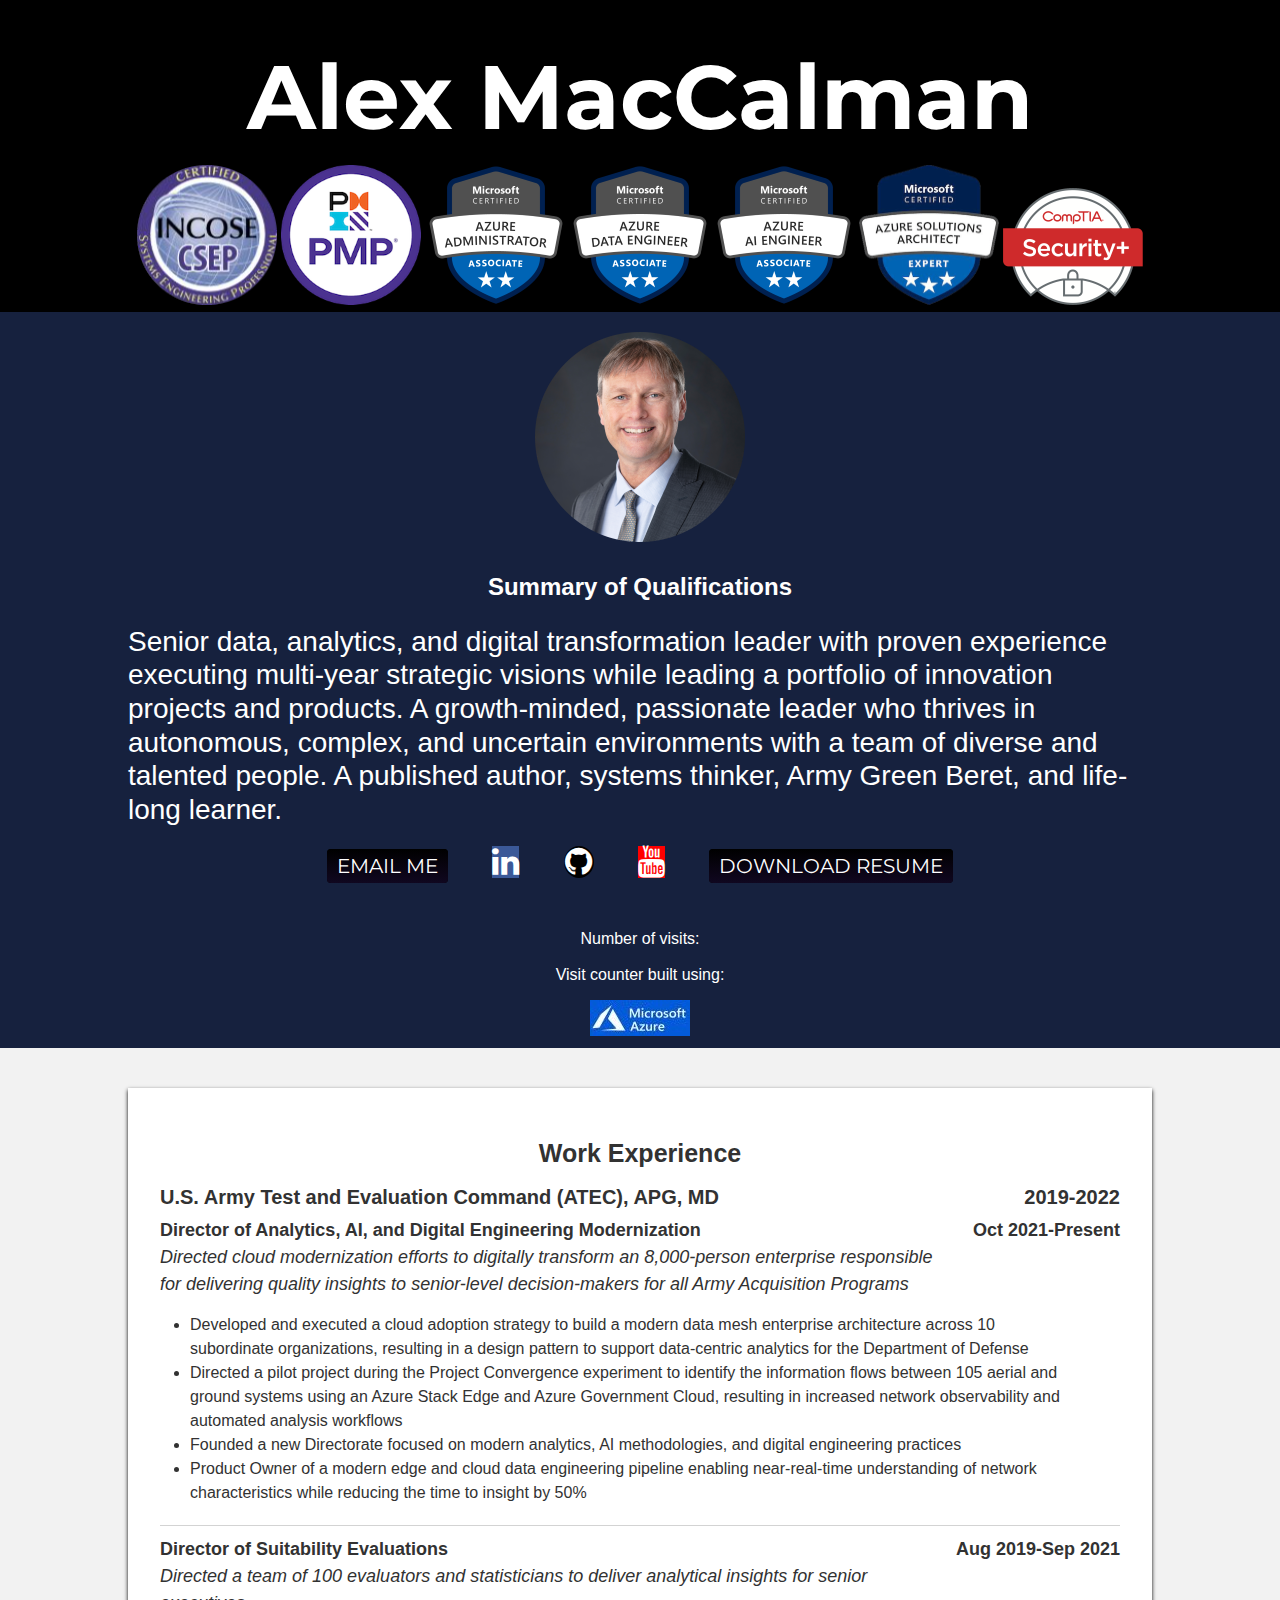
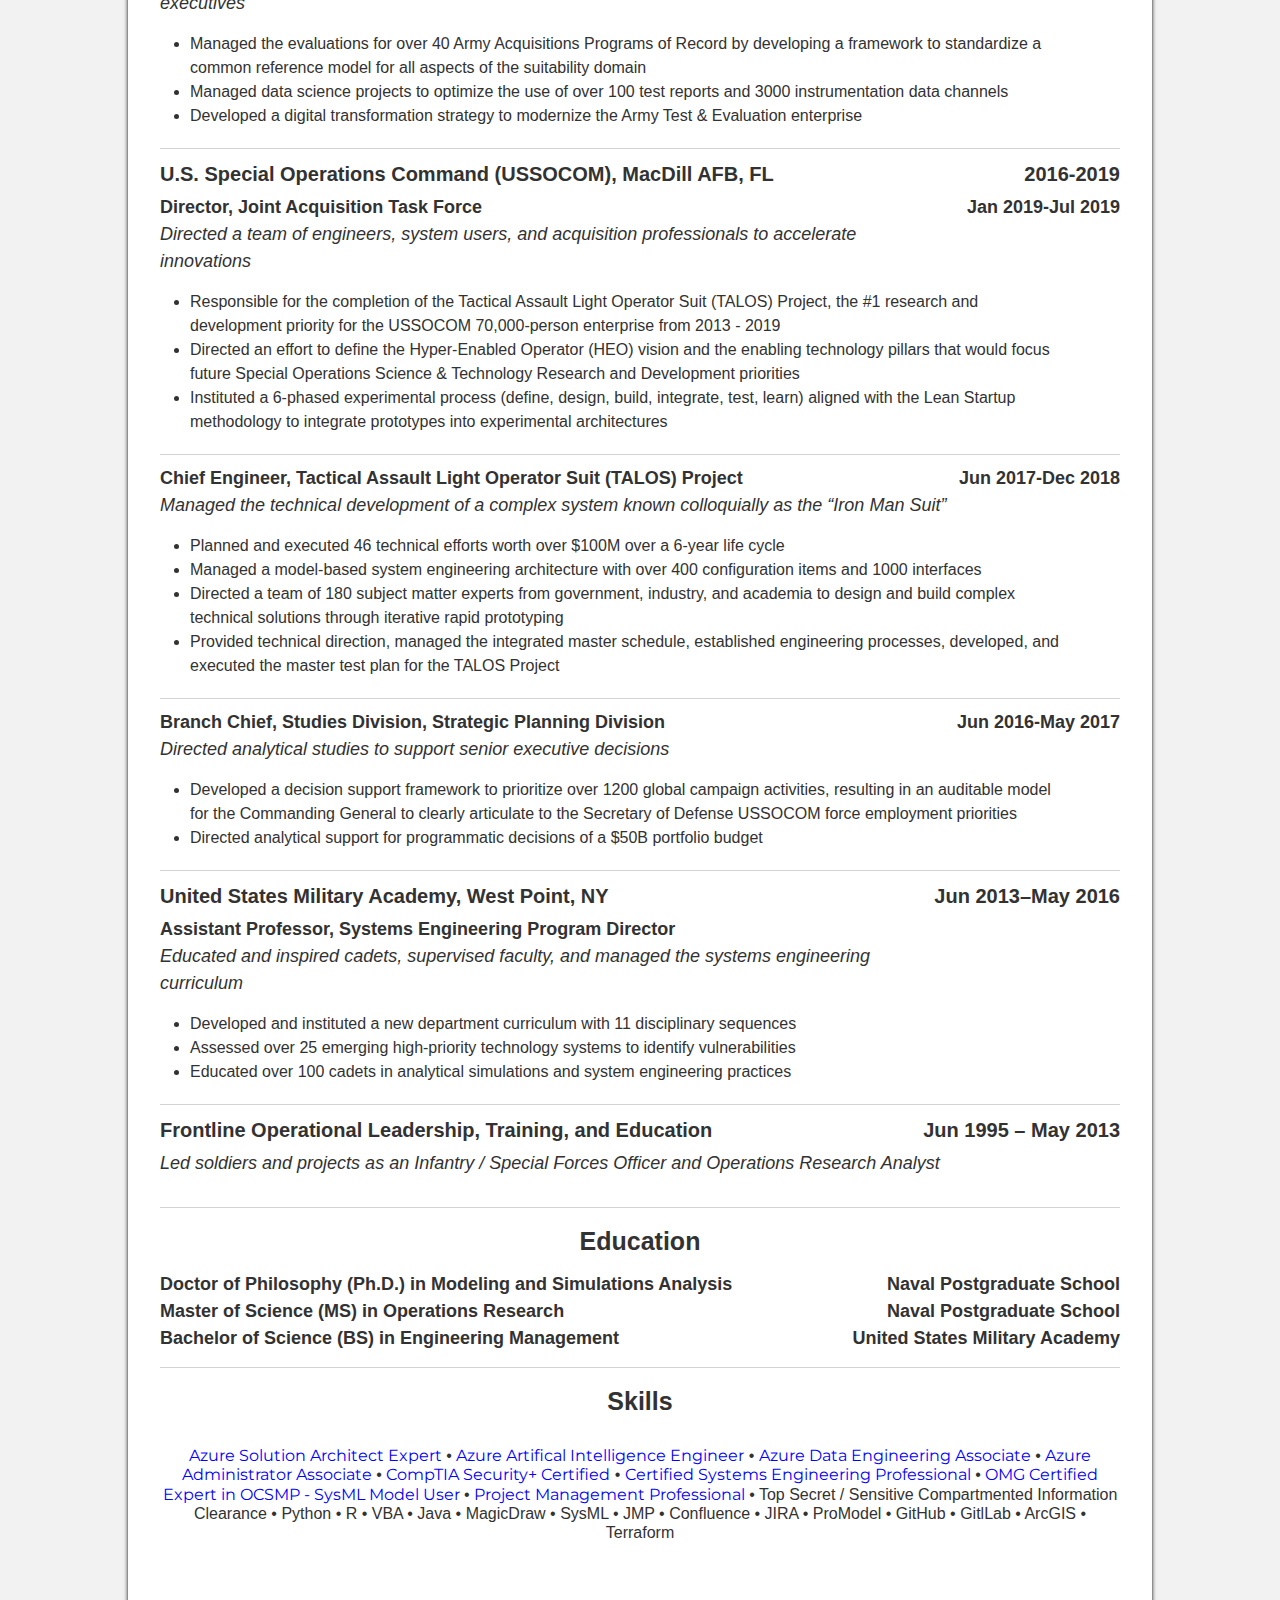
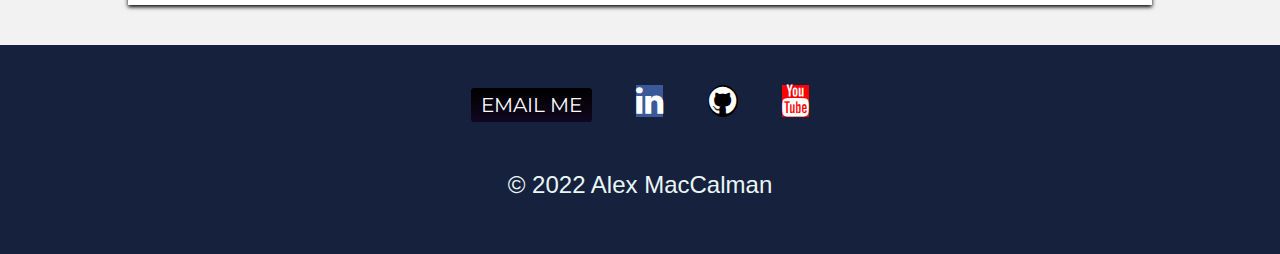
==== front_end/index.html @ da07e815 "added resume download" ====
<!DOCTYPE html>
<html>

<head>
  <meta charset="utf-8">
  <meta name="description" content="Alexander MacCalman resume. Also known as Alex MacCalman">
  <meta name="author" content="Alex MacCalman">
  <title>Alex MacCalman</title>
  <link rel="stylesheet" href="styles.css">
  <link href="https://fonts.googleapis.com/css?family=Merriweather|Montserrat|Sacramento" rel="stylesheet">
  <link rel="icon" href="favicon.ico">
  <link rel="stylesheet" href="https://cdnjs.cloudflare.com/ajax/libs/font-awesome/4.7.0/css/font-awesome.min.css">
</head>

<body>
    

  <div class="top-container">
    <div class="title-text">
      <h1>Alex MacCalman</h1>
    </div>
    <div class="pics">
      <img class="certifications" src="images/csep-logo2.png" alt="CSEP-img">
      <img class="certifications" src="images/PMP-badge.png" alt="pmp-img">
      
      <img class="certifications" src="images/AZ104.png" alt="AZ104-img">
      <img class="certifications" src="images/azureDE.png" alt="DP-203-img">
      <img class="certifications" src="images/aiengineer.png" alt="AI-102-img">
      <img class="certifications" src="images/az305.png" alt="AZ-305-img">
      <img class="certifications" src="images/sec.png" alt="secplus-img">
    </div>
  </div>

  <div class="profile">
    <img src="images/mypic.png" alt="alex-profile-img">
    <h2>Summary of Qualifications</h2>
    <p class="intro">Senior data, analytics, and digital transformation leader with proven experience executing multi-year strategic visions while leading a portfolio of innovation projects and products. A growth-minded, passionate leader who thrives in autonomous, complex, and uncertain environments with a team of diverse and talented people. A published author, systems thinker, Army Green Beret, and life-long learner.</p>
    <a class="btn" href="mailto:alexander.maccalman@outlook.com">EMAIL ME</a>
    <a class="fa fa-linkedin fa-2x" href="https://www.linkedin.com/in/alexmaccalman/" target="_blank"></a>
    <a class="fa fa-github fa-2x" href="https://github.com/alexmaccalman" target="_blank"></a>
    <a class="fa fa-youtube fa-2x" href="https://www.youtube.com/channel/UCm2OdPoaI8f4zLyMey_0LAg/videos" target="_blank"></a>
    <a class="btn" href="https://frontendstorageadm.blob.core.windows.net/resume/maccalman _resume.pdf" target="_blank" download>DOWNLOAD RESUME</a>
  </div>

  <div class="counter">
    <p>Number of visits: <a id="counter"></a> </p>
    <p>Visit counter built using:</p>
    <img src="images/azure.jpg" alt="azure-img">
  </div>

  <div class="container">

    <section>
        <div class="section-title">Work Experience</div>
    
            <div class="job">
                <div class="job-org">
                    <div>U.S. Army Test and Evaluation Command (ATEC), APG, MD</div>
                    <div>2019-2022</div>
                </div>
                <div class="job-title-container">
                    <div>
                        <div class="job-title">Director of Analytics, AI, and Digital Engineering Modernization                       </div>
                        <div class="job-description">Directed cloud modernization efforts to digitally transform an 8,000-person enterprise responsible for delivering quality insights to senior-level decision-makers for all Army Acquisition Programs</div>
                    </div>
                    <div>
                        <strong>Oct 2021-Present</strong>
                    </div>
                </div> <!-- end job-title container-->
                <ul class="bullets">
                    <li>Developed and executed a cloud adoption strategy to build a modern data mesh enterprise architecture across 10 subordinate organizations, resulting in a design pattern to support data-centric analytics for the Department of Defense</li>
                    <li>Directed a pilot project during the Project Convergence experiment to identify the information flows between 105 aerial and ground systems using an Azure Stack Edge and Azure Government Cloud, resulting in increased network observability and automated analysis workflows </li>
                    <li>Founded a new Directorate focused on modern analytics, AI methodologies, and digital engineering practices</li>
                    <li>Product Owner of a modern edge and cloud data engineering pipeline enabling near-real-time understanding of network characteristics while reducing the time to insight by 50%</li>
                </ul>
            </div> <!-- end job -->
    
            <div class="job">
                <div class="job-title-container">
                    <div>
                        <div class="job-title">Director of Suitability Evaluations</div>
                        <div class="job-description">Directed a team of 100 evaluators and statisticians to deliver analytical insights for senior executives</div>
                    </div>
                    <div>
                        <strong>Aug 2019-Sep 2021</strong>
                    </div>
                </div> <!-- end job-title container-->
                <ul class="bullets">
                    <li>Managed the evaluations for over 40 Army Acquisitions Programs of Record by developing a framework to standardize a common reference model for all aspects of the suitability domain  </li>
                    <li>Managed data science projects to optimize the use of over 100 test reports and 3000 instrumentation data channels</li>
                    <li>Developed a digital transformation strategy to modernize the Army Test & Evaluation enterprise</li>
                </ul>
            </div> <!-- end job -->
    
            <div class="job">
                <div class="job-org">
                    <div>U.S. Special Operations Command (USSOCOM), MacDill AFB, FL</div>
                    <div>2016-2019</div>
                </div>
                <div class="job-title-container">
                    <div>
                        <div class="job-title">Director, Joint Acquisition Task Force</div>
                        <div class="job-description">Directed a team of engineers, system users, and acquisition professionals to accelerate innovations</div>
                    </div>
                    <div>
                        <strong>Jan 2019-Jul 2019</strong>
                    </div>
    
                </div> <!-- end job-title container-->
                <ul class="bullets">
                    <li>Responsible for the completion of the Tactical Assault Light Operator Suit (TALOS) Project, the #1 research and development priority for the USSOCOM 70,000-person enterprise from 2013 - 2019</li>
                    <li>Directed an effort to define the Hyper-Enabled Operator (HEO) vision and the enabling technology pillars that would focus future Special Operations Science & Technology Research and Development priorities</li>
                    <li>Instituted a 6-phased experimental process (define, design, build, integrate, test, learn) aligned with the Lean Startup methodology to integrate prototypes into experimental architectures</li>
                </ul>
            </div> <!-- end job -->

            <div class="job">
             
                <div class="job-title-container">
                    <div>
                        <div class="job-title">Chief Engineer, Tactical Assault Light Operator Suit (TALOS) Project</div>
                        <div class="job-description">Managed the technical development of a complex system known colloquially as the “Iron Man Suit”</div>
                    </div>
                    <div>
                        <strong>Jun 2017-Dec 2018</strong>
                    </div>
    
                </div> <!-- end job-title container-->
                <ul class="bullets">
                    <li>Planned and executed 46 technical efforts worth over $100M over a 6-year life cycle </li>
                    <li>Managed a model-based system engineering architecture with over 400 configuration items and 1000 interfaces</li>
                    <li>Directed a team of 180 subject matter experts from government, industry, and academia to design and build complex technical solutions through iterative rapid prototyping</li>
                    <li>Provided technical direction, managed the integrated master schedule, established engineering processes, developed, and executed the master test plan for the TALOS Project</li>
                </ul>
            </div> <!-- end job -->
            <div class="job">
             
                <div class="job-title-container">
                    <div>
                        <div class="job-title">Branch Chief, Studies Division, Strategic Planning Division</div>
                        <div class="job-description">Directed analytical studies to support senior executive decisions</div>
                    </div>
                    <div>
                        <strong>Jun 2016-May 2017</strong>
                    </div>
    
                </div> <!-- end job-title container-->
                <ul class="bullets">
                    <li>Developed a decision support framework to prioritize over 1200 global campaign activities, resulting in an auditable model for the Commanding General to clearly articulate to the Secretary of Defense USSOCOM force employment priorities</li>
                    <li>Directed analytical support for programmatic decisions of a $50B portfolio budget</li>
                </ul>
            </div> <!-- end job -->
            <div class="job">
                <div class="job-org">
                    <div>United States Military Academy, West Point, NY</div>
                    <div>Jun 2013–May 2016</div>
                </div>
                <div class="job-title-container">
                    <div>
                        <div class="job-title">Assistant Professor, Systems Engineering Program Director</div>
                        <div class="job-description">Educated and inspired cadets, supervised faculty, and managed the systems engineering curriculum</div>
                    </div>
                    
    
                </div> <!-- end job-title container-->
                <ul class="bullets">
                    <li>Developed and instituted a new department curriculum with 11 disciplinary sequences</li>
                    <li>Assessed over 25 emerging high-priority technology systems to identify vulnerabilities</li>
                    <li>Educated over 100 cadets in analytical simulations and system engineering practices</li>
                </ul>
            </div> <!-- end job -->

            <div class="job">
                <div class="job-org">
                    <div>Frontline Operational Leadership, Training, and Education</div>
                    <div>Jun 1995 – May 2013</div>
                </div>
                <div class="job-title-container">
                    <div class="job-description">Led soldiers and projects as an Infantry / Special Forces Officer and Operations Research Analyst</div>
                </div> <!-- end job-title container-->



    </section>
    
    <section>
        <div class="section-title">Education</div>
    
        <div>
            <div class="school">
                <div class="school-title-container">
                    <div>
                        <div class="school-degree">Doctor of Philosophy (Ph.D.) in Modeling and Simulations Analysis</div>
                    </div>
                    <div>
                        <strong>Naval Postgraduate School</strong>
                    </div>
    
                </div> <!-- end job-title container-->
    
            </div> <!-- end education -->
    
            <div class="school">
                <div class="school-title-container">
                    <div>
                        <div class="school-degree">Master of Science (MS) in Operations Research</div>
                    </div>
                    <div>
                        <strong>Naval Postgraduate School</strong>
                    </div>
    
                </div> <!-- end job-title container-->
              
            </div> <!-- end education -->
    
            <div class="school">
                <div class="school-title-container">
                    <div>
                        <div class="school-degree">Bachelor of Science (BS) in Engineering Management</div>
                    </div>
                    <div>
                        <strong>United States Military Academy</strong>
                    </div>
    
                </div> <!-- end job-title container-->
    
            </div> <!-- end education -->
        </div>
    </section>
    
    <section>
        <div class="section-title">Skills</div>
            <div class="skills-contianer">
             <p>
                <a href="https://www.credly.com/badges/6a634219-c38c-438e-8e03-def7d8dc732f/linked_in_profile/" target="_blank">Azure Solution Architect Expert</a> 
                • <a href="https://www.credly.com/badges/f13db996-dc46-419c-a6be-f9ec19bbb2a1/linked_in_profile/" target="_blank">Azure Artifical Intelligence Engineer</a>
                • <a href="https://www.credly.com/badges/b5f967b0-1354-4492-bb34-ec29b182e53d?source=linked_in_profile/" target="_blank">Azure Data Engineering Associate</a> 
                • <a href="https://www.credly.com/badges/4c49c337-e7ee-4282-86ed-aa9c1965bdec?source=linked_in_profile/" target="_blank">Azure Administrator Associate</a>
                • <a href="https://www.credly.com/badges/5e5f4049-b8a9-4c58-80b2-3f3b18079473?source=linked_in_profile/" target="_blank">CompTIA Security+ Certified</a> 
                • <a href="https://www.credential.net/0c5a9e4b-c518-48e6-af0c-4743a2fb05c2/" target="_blank">Certified Systems Engineering Professional</a> 
                • <a href="https://www.omg.org/cgi-bin/searchcert.cgi?654408/" target="_blank">OMG Certified Expert in OCSMP - SysML Model User</a>
                • <a href="https://www.pmi.org/certifications/certification-resources/registry/" target="_blank">Project Management Professional </a>
                • Top Secret / Sensitive Compartmented Information Clearance 
                • Python 
                • R 
                • VBA 
                • Java 
                • MagicDraw 
                • SysML
                • JMP 
                • Confluence 
                • JIRA 
                • ProModel 
                • GitHub 
                • GitlLab 
                • ArcGIS 
                • Terraform
             </p>
            </div> <!-- end skills-container-->
    </section>

  </div>
  <div class="bottom-container">
    <a class="btn" href="mailto:alexander.maccalman@outlook.com">EMAIL ME</a>
    <a class="fa fa-linkedin fa-2x" href="https://www.linkedin.com/in/alexmaccalman/" target="_blank"></a>
    <a class="fa fa-github fa-2x" href="https://github.com/alexmaccalman/alexmaccalman" target="_blank"></a>
    <a class="fa fa-youtube fa-2x" href="https://www.youtube.com/channel/UCm2OdPoaI8f4zLyMey_0LAg/videos" target="_blank"></a>
    <p class="copyright">© 2022 Alex MacCalman</p>
  </div>

<!--  
<script>src="main.js"</script>
-->

<script>
    function getVisitCount() {
        const functionAPI = "http://localhost:7071/api/azureresume/1/1"
        const cloudfunctionAPI = "https://counterbackend.azurewebsites.net/api/counter/1/1"
        fetch(cloudfunctionAPI).then(Response => {
            return Response.json()
        }).then(Response =>{
            console.log("Website called function API"); // log for debugging
            count = Response.count; // set count variable with the json response 
            document.getElementById("counter").innerHTML = count //set element in the html document to the count
        }).catch(function(error){ // if there is an error lo to the console
            console.log(error);
        });
    }
    window.addEventListener('DOMContentLoaded', (event) =>{
        getVisitCount(); // when content is loaded go run this event
    })
</script>
</body>
</html>
---- front_end/styles.css ----
body {

  margin: 0;
  text-align: center;
  font-family: 'Source Sans Pro', sans-serif;
  line-height: 1.5;
  background: #F2F2F2;
  color: #323232;
  
 
}
.pics {

  resize: inline;
}


h1 {
  color: white;
  font-size: 5.625rem;
  margin: 10px auto 0 auto;
  font-family: 'Montserrat', sans-serif;
}

h3 {
  
  font-family: 'Montserrat', sans-serif;
}

p {
  line-height: 1.2;
}

hr {
 width: 70%;
}

a{
  color: blue;
  font-family: 'Montserrat', sans-serif;
  text-decoration: none;
}

a:hover {
  color: #09a3f5;
}



.role {
  color: white;
  font-family: 'Montserrat', sans-serif;
  font-size: 2.5rem;
  font-weight: normal;
  padding-bottom: 10px;
}


.top-container {
  background-color: black;
  position: relative;
  padding-top: 20px;
  margin: 0;
  text-align: center;
}

.profile{
  color: white;
  background-color: #16213E;
  padding-top: 20px;
  padding-bottom: 20px;
}
.counter {
  color: white;
  background-color: #16213E;
  padding-top: 5px;
  padding-bottom: 5px;
}

.container {
  max-width: 960px;
  margin: 40px auto;
  padding: 32px;
  background: white;
  box-shadow: 0 2px 4px rgba(0, 0, 0.1);
}

section {
  display: grid;
  grid-template-columns: 1fr 4 fr;
  grid-gap: 10px;
  padding: 15px 0;
  border-bottom: 1px solid lightgrey;
}

section:last-child {
  border-bottom: none;
}

.section-title {
  font-weight: bold;
  font-size: 25px;
}

.job {
  padding-bottom: 0px;
  margin-bottom:  0px;
  border-bottom: 1px solid lightgray;
}

.job:last-child {
  border-bottom: none;
}

.job-org {
  display: flex;
  justify-content: space-between;
  margin-bottom: 5px;
  font-size: 20px;
  text-align: left;
  font-weight: bold
}

.job-title-container {
  display: flex;
  justify-content: space-between;
  margin-bottom: 15px;
  font-size: 18px;
  text-align: left;
}

.job-title {
  width: 600px;
  font-weight: bold;
}

.job-description {
  width: 790px;
  font-style: italic;
}

.school {
  padding-bottom: 0px;
  margin-bottom:  0px;

}
.school-title-container {
  display: flex;
  justify-content: space-between;
  margin-bottom: 0px;
  font-size: 18px;
  text-align: left;
}
.school-degree {
  width: 600px;
  font-weight: bold;
}
.school-org {
  display: flex;
  justify-content: space-between;
  margin-bottom: 10px;
  font-size: 18px;
  text-align: left;
  
}

.skills-container {
  display: grid;
  grid-template-columns: auto auto auto;
  width: 800;
  margin-bottom: 5px;
}


.bottom-container {
  background-color: #16213E;
  padding: 30px 0 10px;
}

.role-statement {
  text-align: left;
  padding-left: 200px;
  margin: 0;
  line-height: 1.5;
  
}

.bullets {
 text-align: left;
 padding-left: 30px;
 padding-right: 50px;
 padding-bottom: 20px;
 margin: 0%;
}

.pro {
  text-decoration: underline;
}

.intro {
  width: 80%;
  margin: auto;
  font-size: 1.75rem;
  padding-bottom: 10px;
  text-align: left;
  
}

.contact-message {
  width: 40%;
  margin: 40px auto 60px;
}

.copyright {
  color: #EAF6F6;
  font-size: 1.5rem;
  padding: 20px 0;
}


.code-img {
  width: 25%;
  float: left;
  margin-right: 30px;
}



.btn {
  background: black;
  background-image: -webkit-linear-gradient(top, black, #100720);
  background-image: -moz-linear-gradient(top, black, #100720);
  background-image: -ms-linear-gradient(top, black, #100720);
  background-image: -o-linear-gradient(top, black, #100720);
  background-image: linear-gradient(to bottom, black, #100720);
  -webkit-border-radius: 4;
  -moz-border-radius: 4;
  border-radius: 4px;
  font-family: 'Montserrat', sans-serif;
  color: #ffffff;
  font-size: 20px;
  padding: 5px 10px 5px 10px;
  text-decoration: none;
  margin: 10px 20px;
}

.btn:hover {
  background: #256D85;
  background-image: -webkit-linear-gradient(top, #256D85, #256D85);
  background-image: -moz-linear-gradient(top, #256D85, #256D85);
  background-image: -ms-linear-gradient(top, #256D85, #256D85);
  background-image: -o-linear-gradient(top, #256D85, #256D85);
  background-image: linear-gradient(to bottom, #256D85, #256D85);
  text-decoration: none;
}

/* Linkedin */
.fa-linkedin {
  background: #3B5998;
  color: white;
  margin: 10px 20px;
}

/* GiHub */
.fa-github {

  background: #000000;
  color: white;
  border-radius: 80%;
  font-size: 100px;
  width: 30px;
  height: auto;
  margin: 10px 20px;
}

/* YouTube */
.fa-youtube {
  background: red;
  color: white;
  margin: 10px 20px;
}
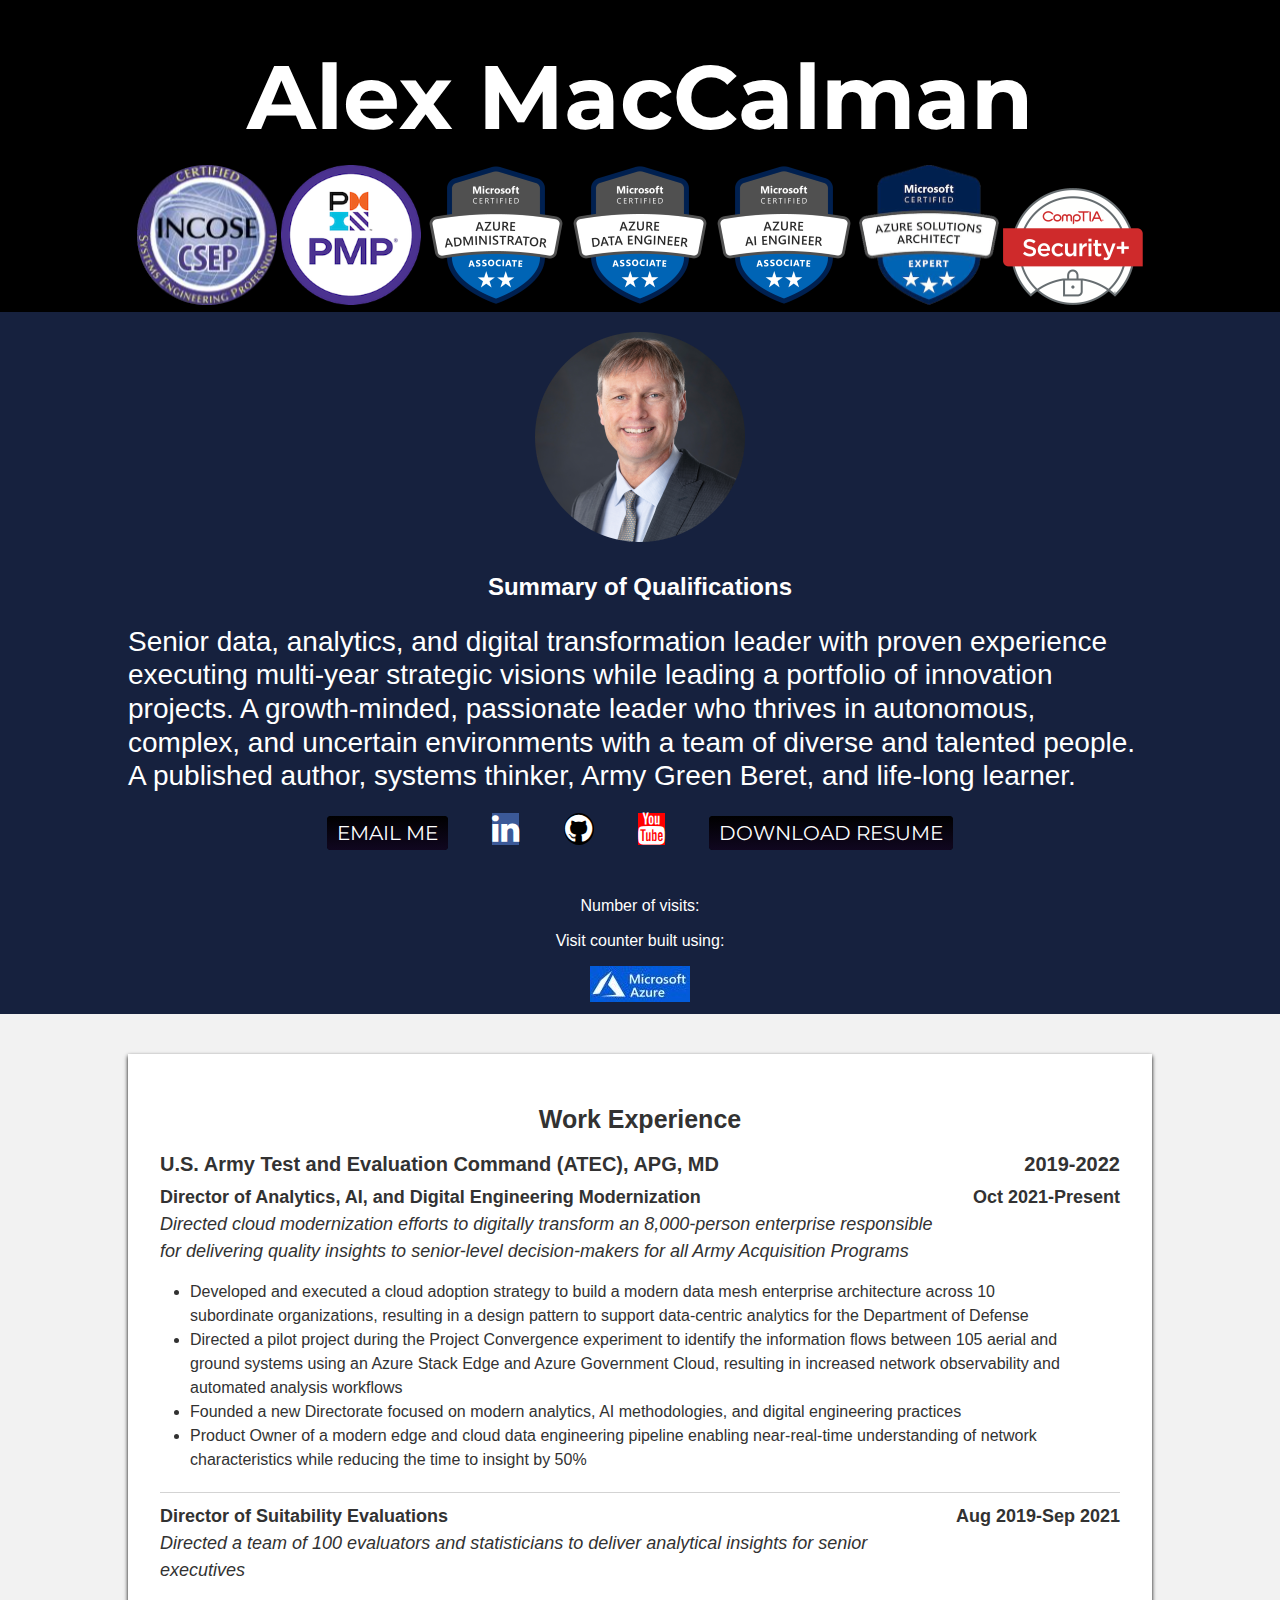
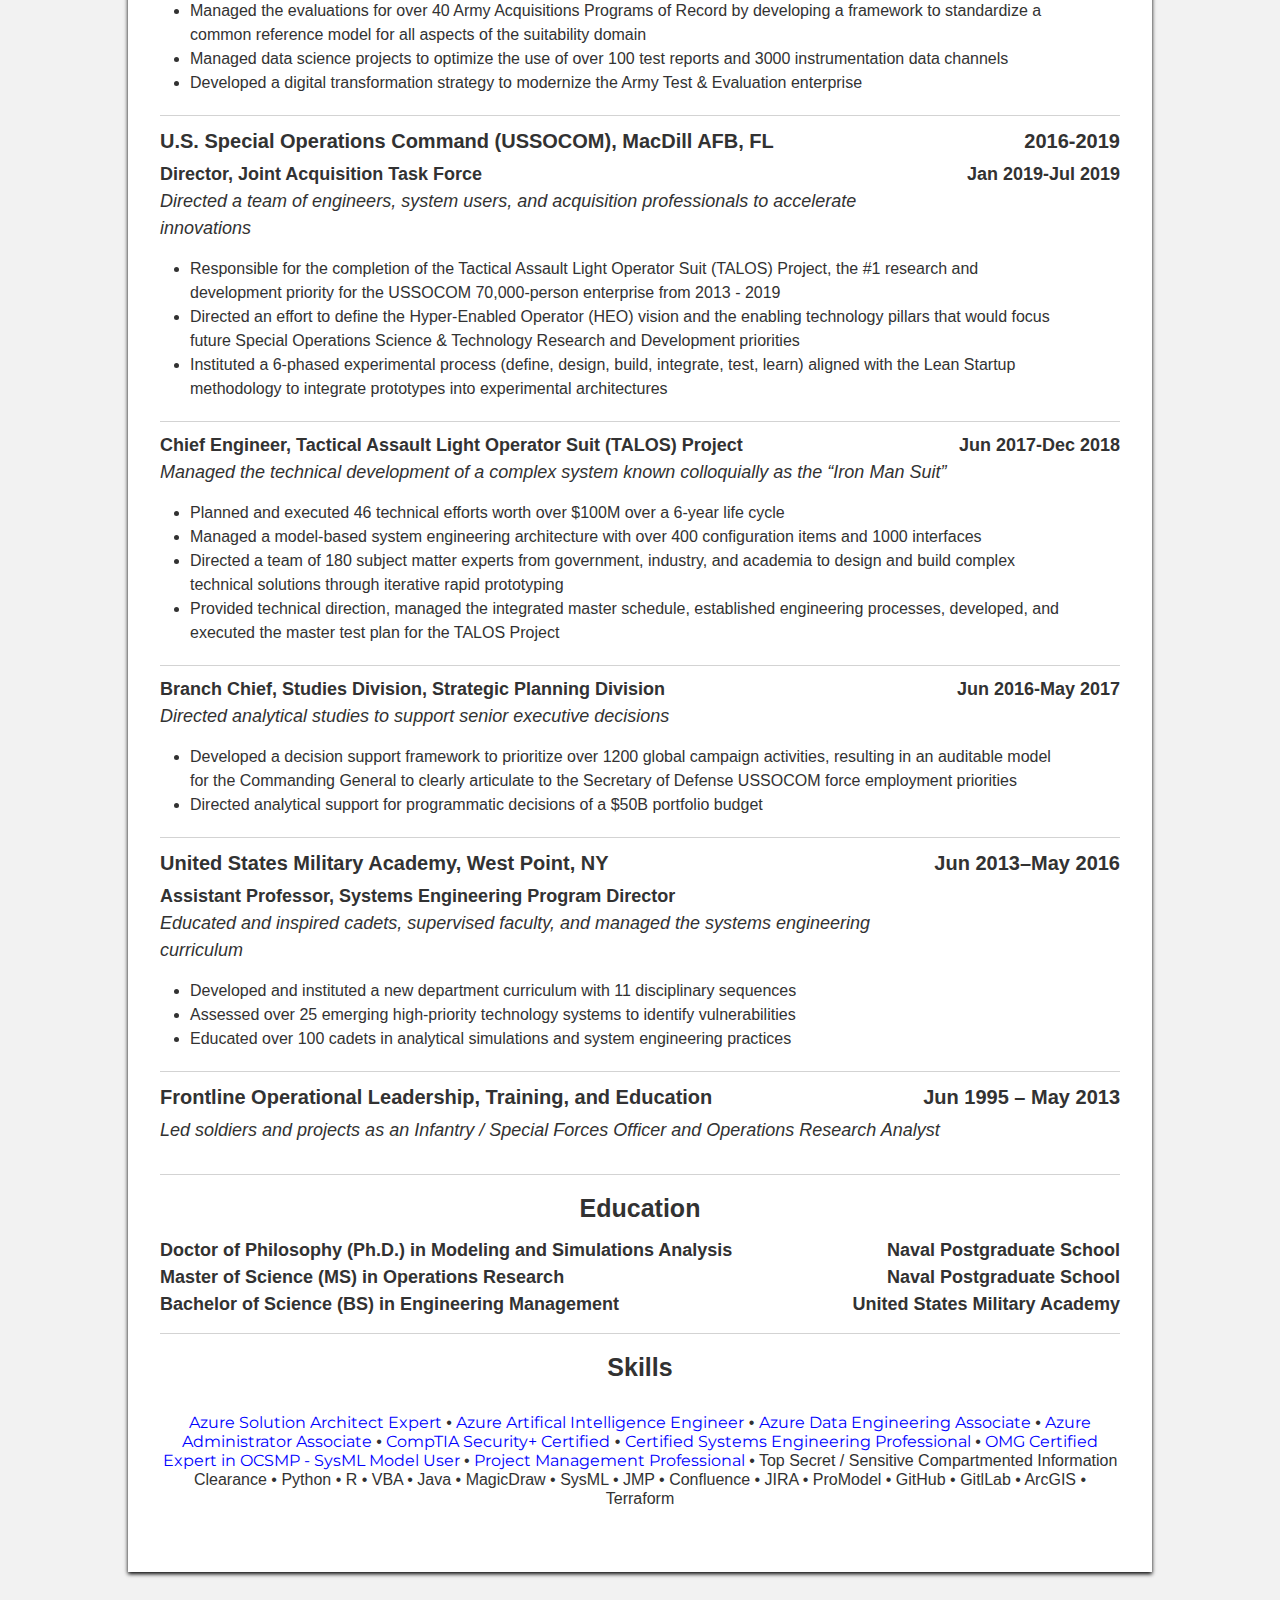
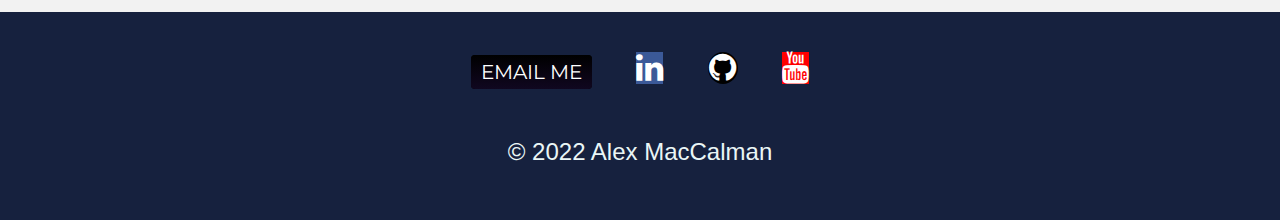
==== commit a87d0831: "deleted product" ====
--- a/front_end/index.html
+++ b/front_end/index.html
@@ -34,7 +34,7 @@
   <div class="profile">
     <img src="images/mypic.png" alt="alex-profile-img">
     <h2>Summary of Qualifications</h2>
-    <p class="intro">Senior data, analytics, and digital transformation leader with proven experience executing multi-year strategic visions while leading a portfolio of innovation projects and products. A growth-minded, passionate leader who thrives in autonomous, complex, and uncertain environments with a team of diverse and talented people. A published author, systems thinker, Army Green Beret, and life-long learner.</p>
+    <p class="intro">Senior data, analytics, and digital transformation leader with proven experience executing multi-year strategic visions while leading a portfolio of innovation projects. A growth-minded, passionate leader who thrives in autonomous, complex, and uncertain environments with a team of diverse and talented people. A published author, systems thinker, Army Green Beret, and life-long learner.</p>
     <a class="btn" href="mailto:alexander.maccalman@outlook.com">EMAIL ME</a>
     <a class="fa fa-linkedin fa-2x" href="https://www.linkedin.com/in/alexmaccalman/" target="_blank"></a>
     <a class="fa fa-github fa-2x" href="https://github.com/alexmaccalman" target="_blank"></a>
@@ -43,7 +43,7 @@
   </div>
 
   <div class="counter">
-    <p>Number of visits: <a id="counter"></a> </p>
+    <p>Number of visits: <a id="counter" style="color: white;"></a> </p>
     <p>Visit counter built using:</p>
     <img src="images/azure.jpg" alt="azure-img">
   </div>
--- a/front_end/styles.css
+++ b/front_end/styles.css
@@ -75,6 +75,9 @@
   background-color: #16213E;
   padding-top: 5px;
   padding-bottom: 5px;
+}
+.counter a {
+  color: white;
 }
 
 .container {
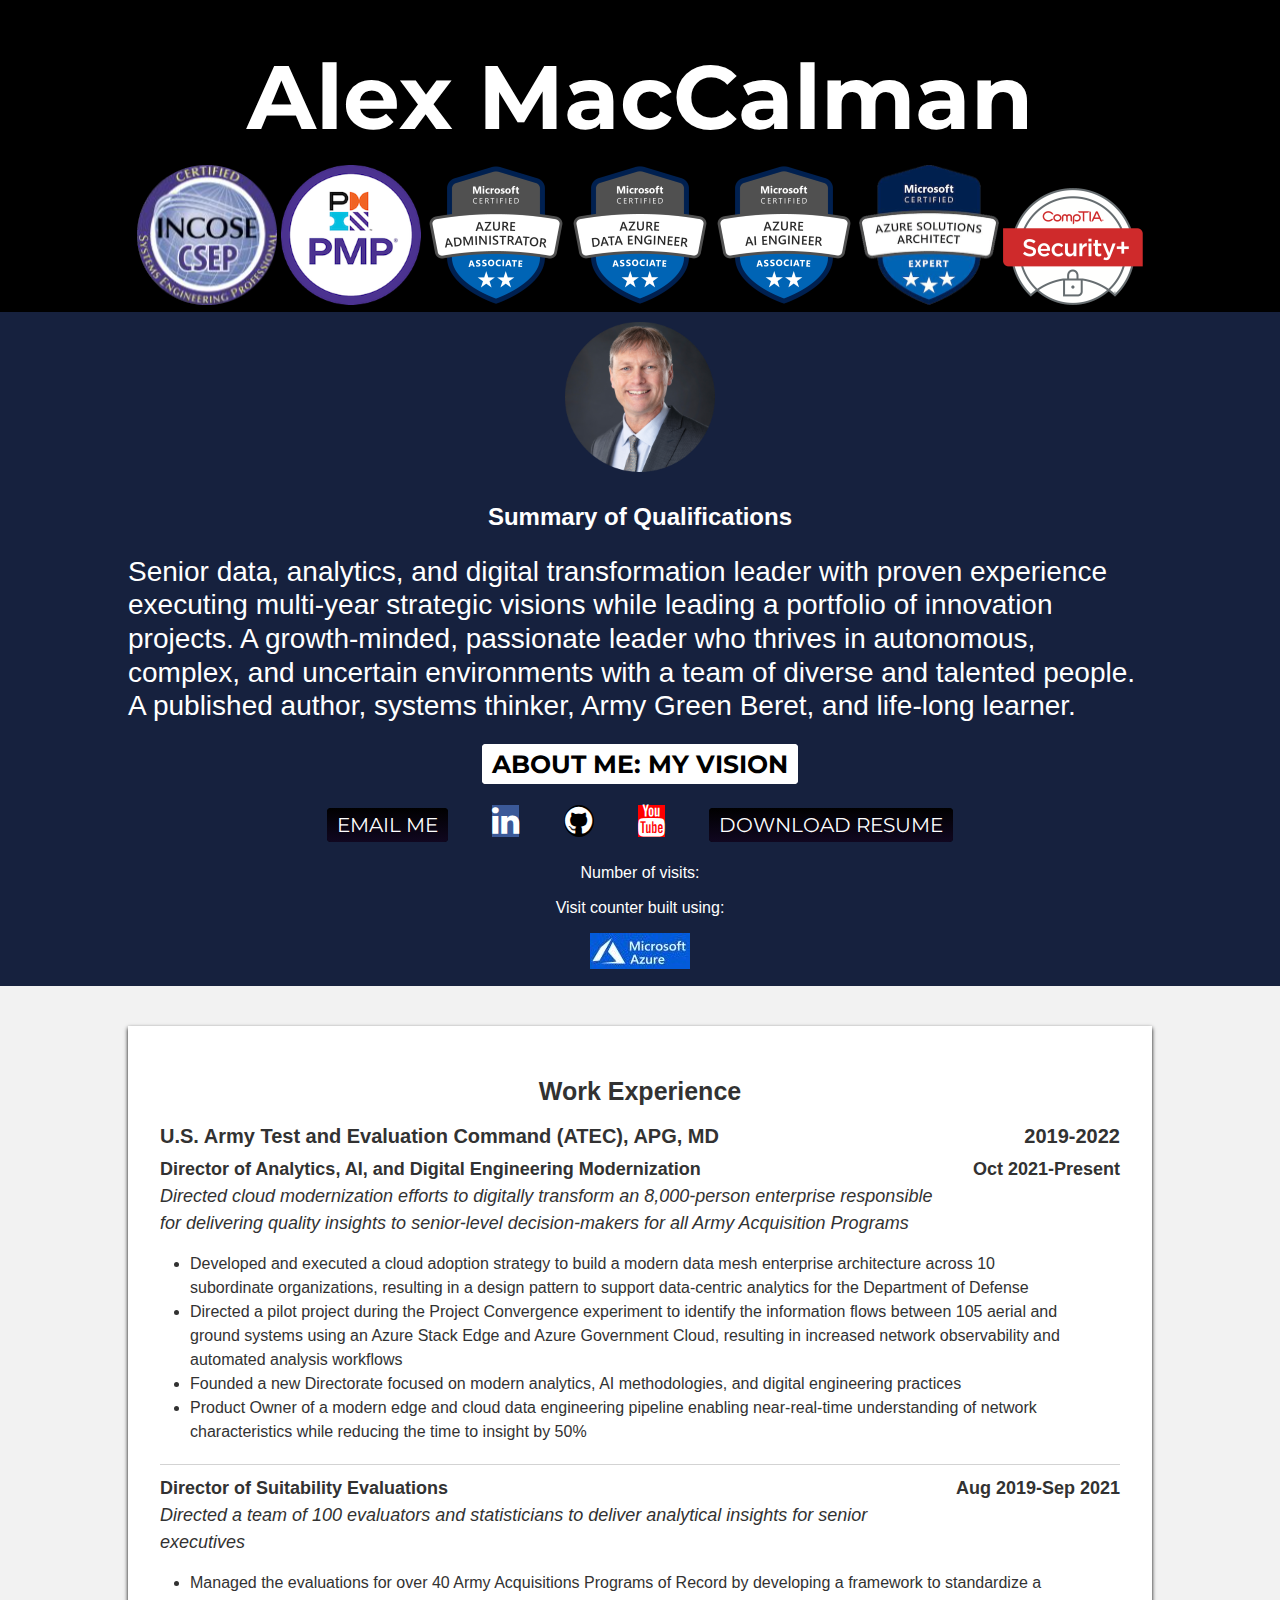
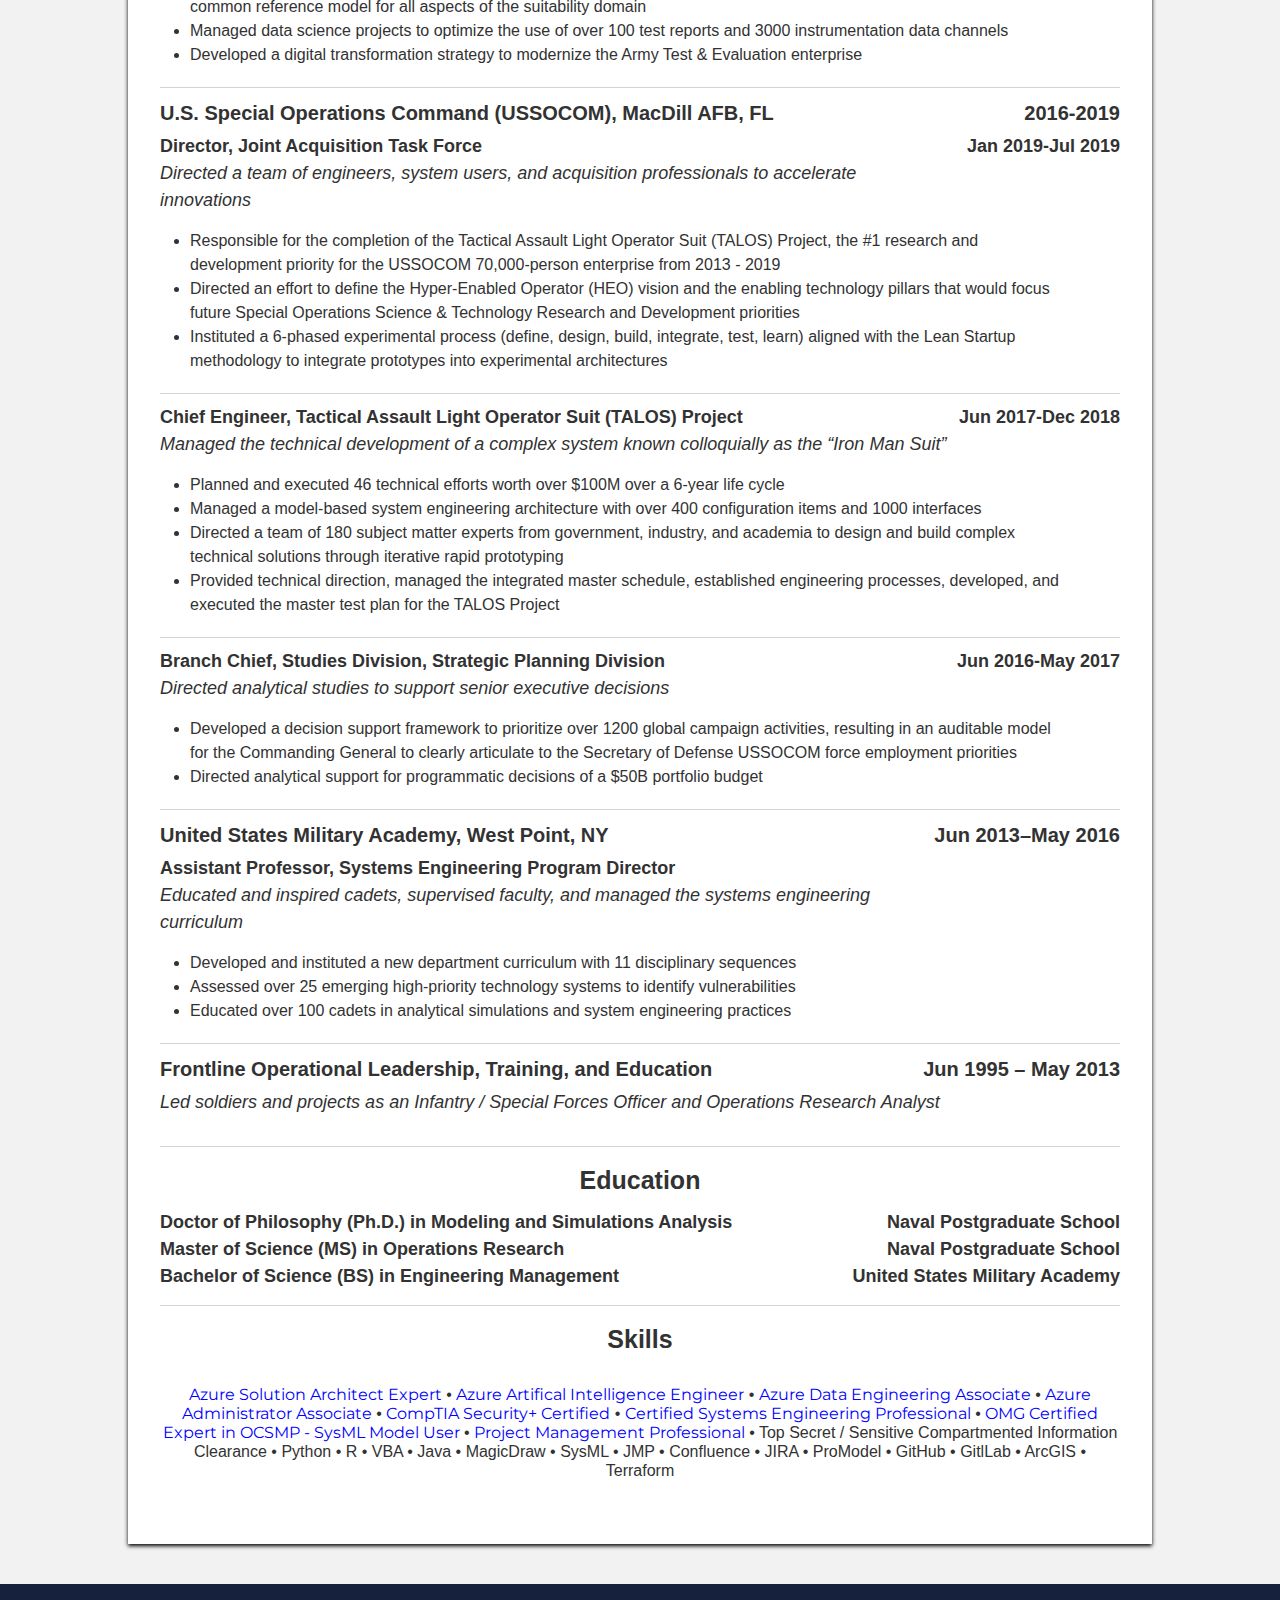
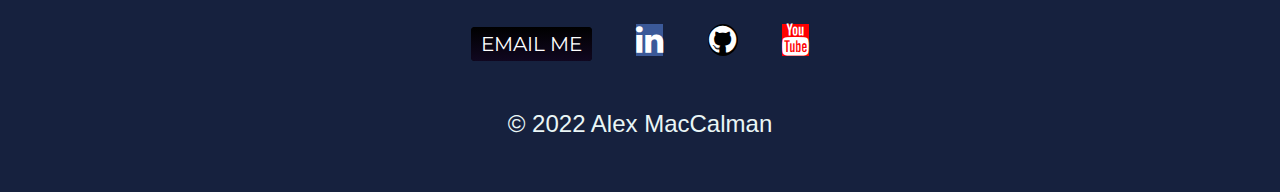
==== commit 329f0f9a: "added website button" ====
--- a/front_end/index.html
+++ b/front_end/index.html
@@ -5,7 +5,7 @@
   <meta charset="utf-8">
   <meta name="description" content="Alexander MacCalman resume. Also known as Alex MacCalman">
   <meta name="author" content="Alex MacCalman">
-  <title>Alex MacCalman</title>
+  <title>Alex MacCalman's Resume</title>
   <link rel="stylesheet" href="styles.css">
   <link href="https://fonts.googleapis.com/css?family=Merriweather|Montserrat|Sacramento" rel="stylesheet">
   <link rel="icon" href="favicon.ico">
@@ -35,18 +35,25 @@
     <img src="images/mypic.png" alt="alex-profile-img">
     <h2>Summary of Qualifications</h2>
     <p class="intro">Senior data, analytics, and digital transformation leader with proven experience executing multi-year strategic visions while leading a portfolio of innovation projects. A growth-minded, passionate leader who thrives in autonomous, complex, and uncertain environments with a team of diverse and talented people. A published author, systems thinker, Army Green Beret, and life-long learner.</p>
+    
+    <p>
+        <a class="btn2" href="https://mywebappadm-asp.azurewebsites.net/" target="_blank" >ABOUT ME: MY VISION</a>
+    </p>
+    
     <a class="btn" href="mailto:alexander.maccalman@outlook.com">EMAIL ME</a>
     <a class="fa fa-linkedin fa-2x" href="https://www.linkedin.com/in/alexmaccalman/" target="_blank"></a>
     <a class="fa fa-github fa-2x" href="https://github.com/alexmaccalman" target="_blank"></a>
     <a class="fa fa-youtube fa-2x" href="https://www.youtube.com/channel/UCm2OdPoaI8f4zLyMey_0LAg/videos" target="_blank"></a>
     <a class="btn" href="https://frontendstorageadm.blob.core.windows.net/resume/maccalman _resume.pdf" target="_blank" download>DOWNLOAD RESUME</a>
-  </div>
-
-  <div class="counter">
+  
     <p>Number of visits: <a id="counter" style="color: white;"></a> </p>
     <p>Visit counter built using:</p>
     <img src="images/azure.jpg" alt="azure-img">
-  </div>
+</div>
+
+  <!-- <div class="counter">
+
+  </div> -->
 
   <div class="container">
 
--- a/front_end/styles.css
+++ b/front_end/styles.css
@@ -67,8 +67,8 @@
 .profile{
   color: white;
   background-color: #16213E;
-  padding-top: 20px;
-  padding-bottom: 20px;
+  padding-top: 10px;
+  padding-bottom: 10px;
 }
 .counter {
   color: white;
@@ -257,6 +257,35 @@
   text-decoration: none;
 }
 
+.btn2 {
+  background: white;
+  background-image: -webkit-linear-gradient(top, white, white);
+  background-image: -moz-linear-gradient(top, white, white);
+  background-image: -ms-linear-gradient(top, white, white);
+  background-image: -o-linear-gradient(top, white, white);
+  background-image: linear-gradient(to bottom, white, white);
+  -webkit-border-radius: 4;
+  -moz-border-radius: 4;
+  border-radius: 4px;
+  font-family: 'Montserrat', sans-serif;
+  color: black;
+  font-size: 25px;
+  font-weight: bold;
+  padding: 5px 10px 5px 10px;
+  text-decoration: none;
+  margin: 10px 20px;
+}
+
+.btn2:hover {
+  background: #256D85;
+  background-image: -webkit-linear-gradient(top, #256D85, #256D85);
+  background-image: -moz-linear-gradient(top, #256D85, #256D85);
+  background-image: -ms-linear-gradient(top, #256D85, #256D85);
+  background-image: -o-linear-gradient(top, #256D85, #256D85);
+  background-image: linear-gradient(to bottom, #256D85, #256D85);
+  text-decoration: none;
+}
+
 /* Linkedin */
 .fa-linkedin {
   background: #3B5998;
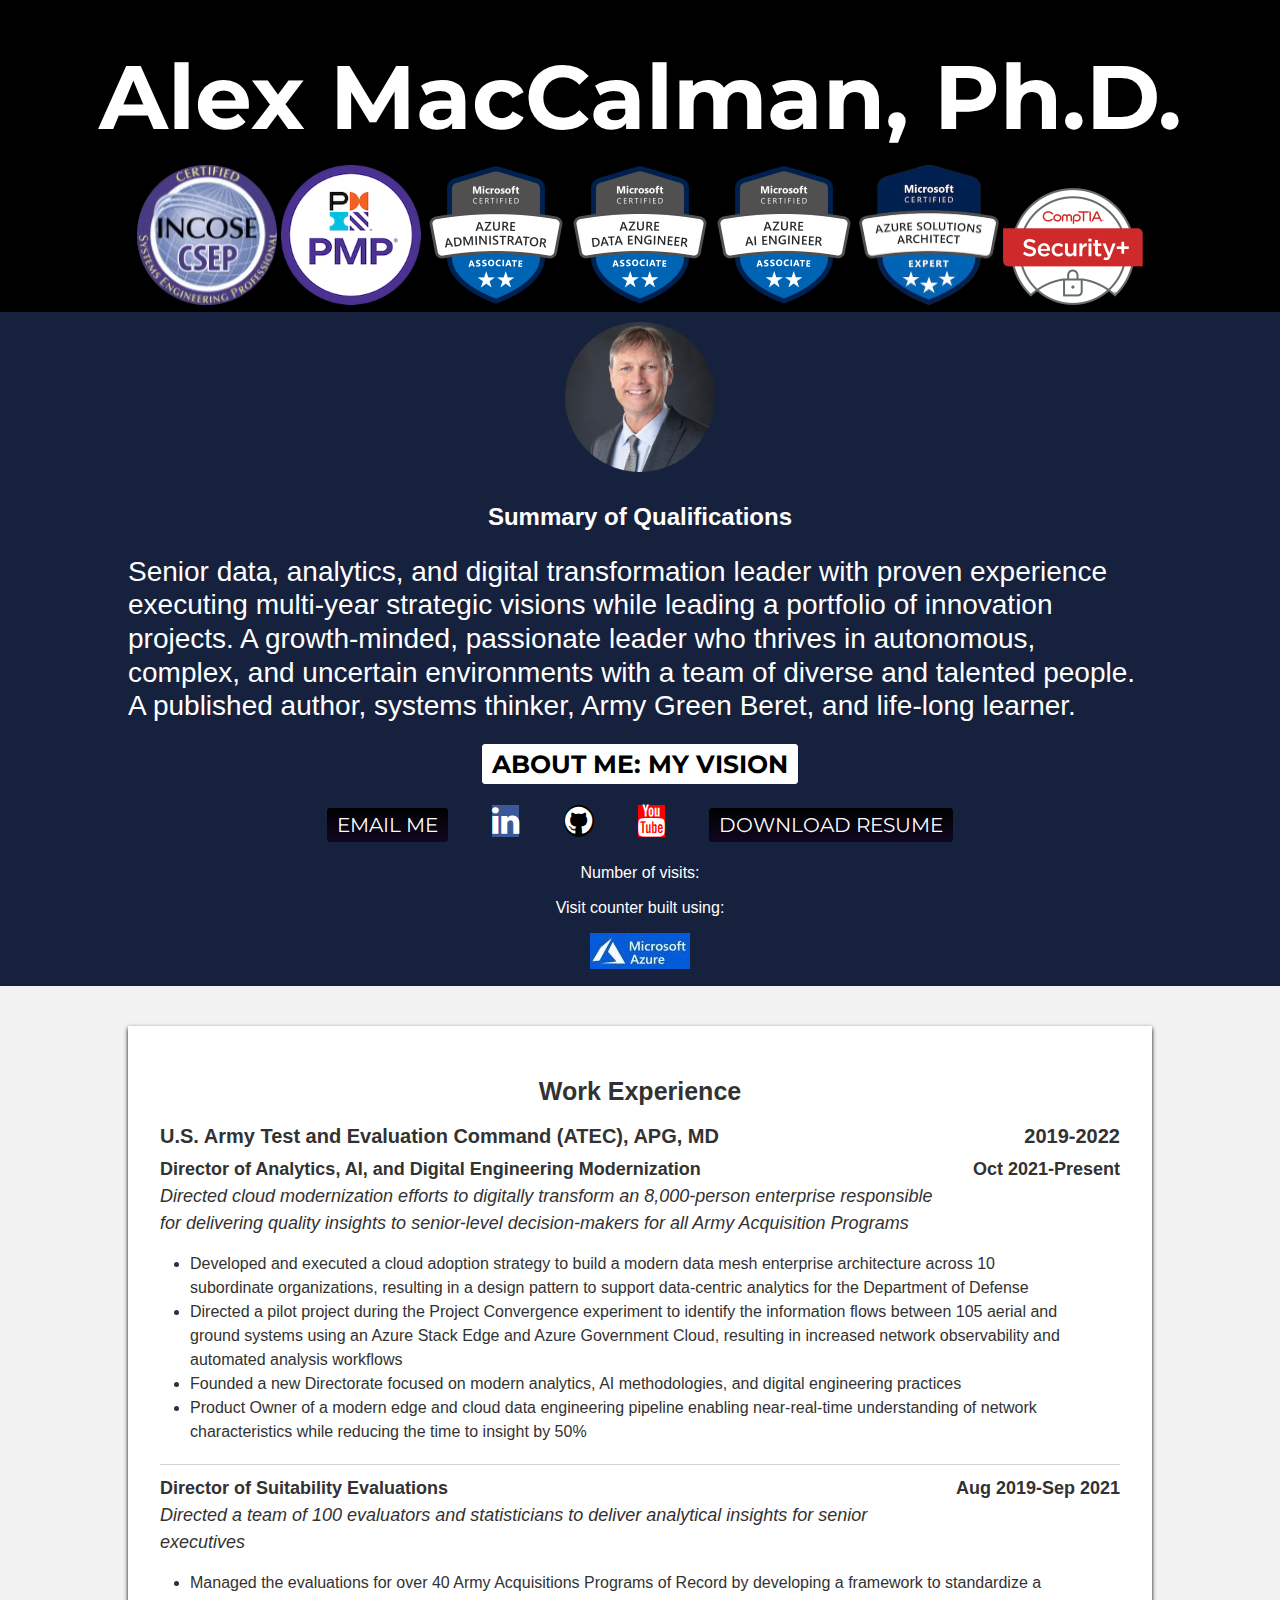
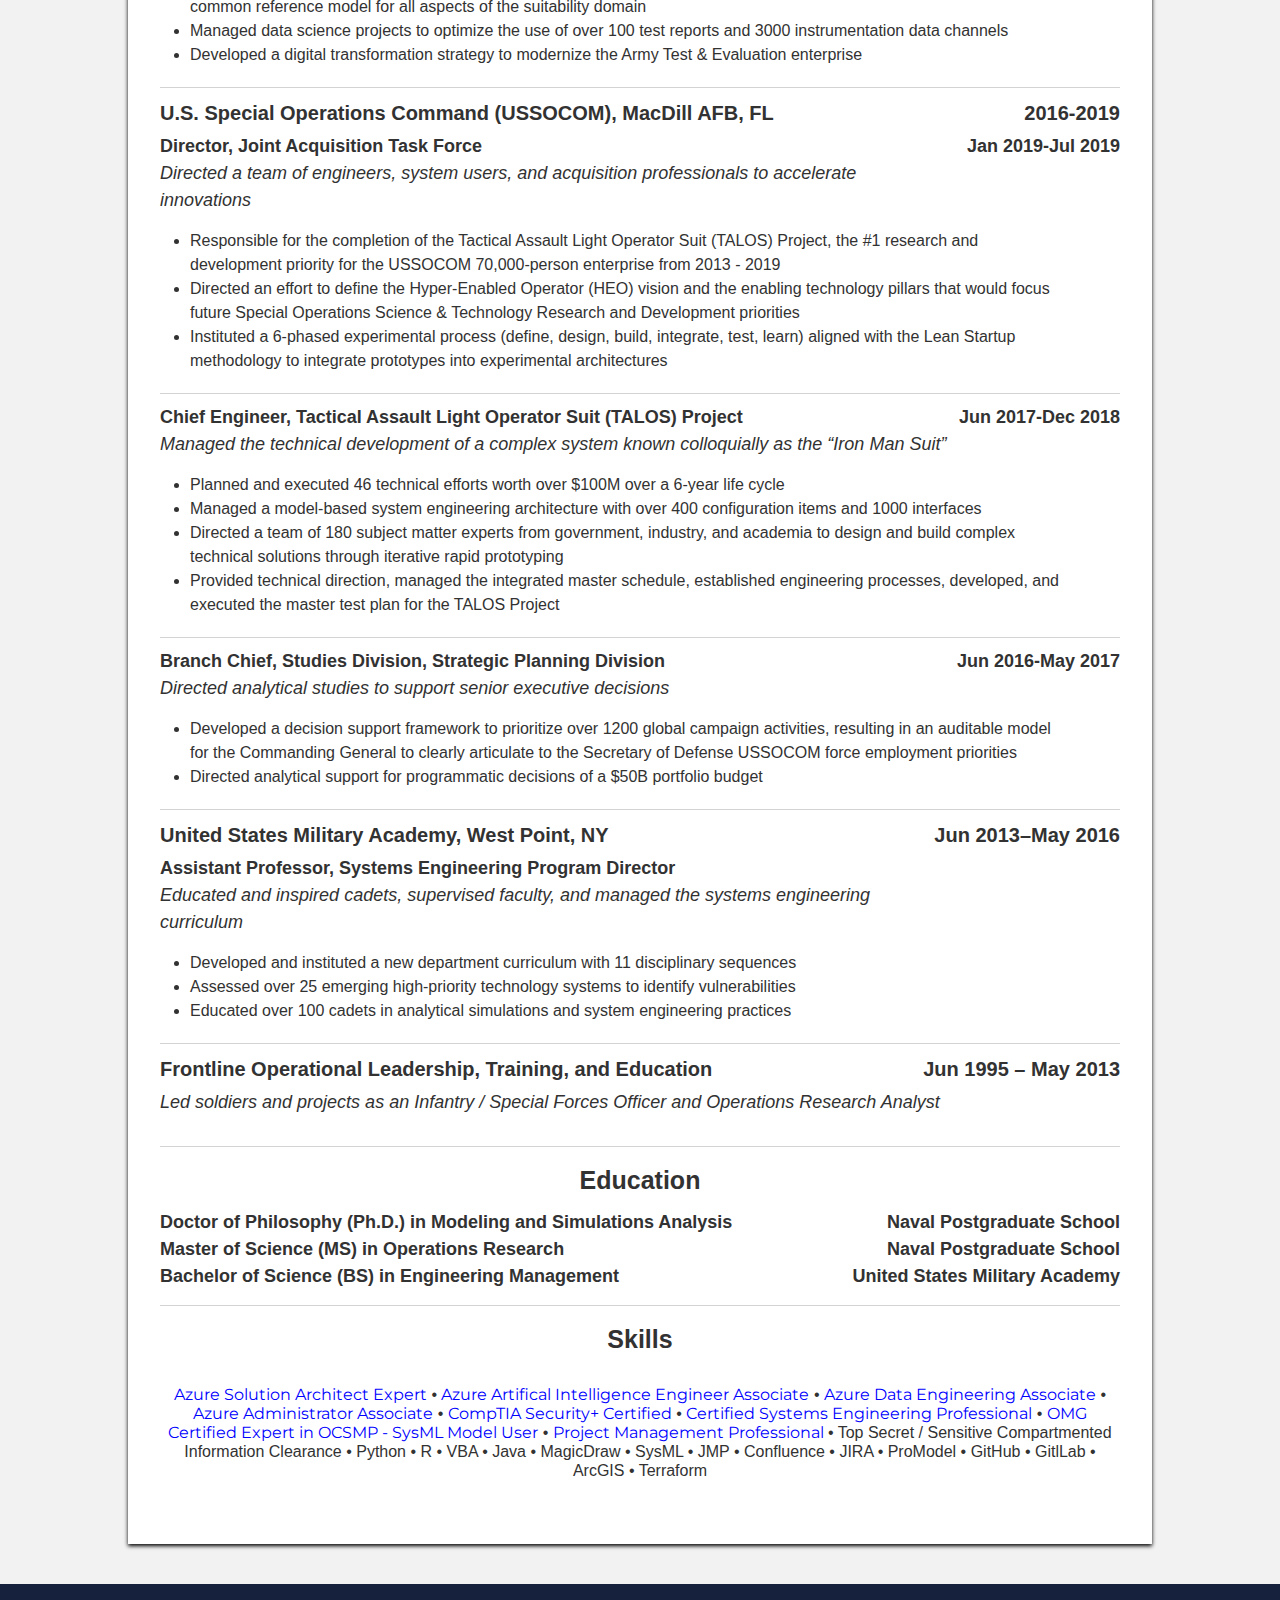
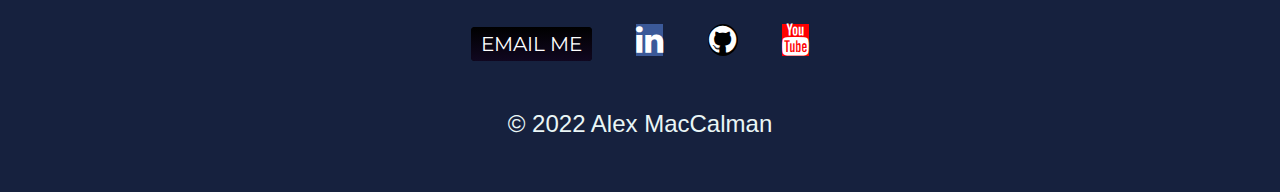
==== commit 35c88180: "added Ph.D." ====
--- a/front_end/index.html
+++ b/front_end/index.html
@@ -17,7 +17,7 @@
 
   <div class="top-container">
     <div class="title-text">
-      <h1>Alex MacCalman</h1>
+      <h1>Alex MacCalman, Ph.D.</h1>
     </div>
     <div class="pics">
       <img class="certifications" src="images/csep-logo2.png" alt="CSEP-img">
@@ -240,7 +240,7 @@
             <div class="skills-contianer">
              <p>
                 <a href="https://www.credly.com/badges/6a634219-c38c-438e-8e03-def7d8dc732f/linked_in_profile/" target="_blank">Azure Solution Architect Expert</a> 
-                • <a href="https://www.credly.com/badges/f13db996-dc46-419c-a6be-f9ec19bbb2a1/linked_in_profile/" target="_blank">Azure Artifical Intelligence Engineer</a>
+                • <a href="https://www.credly.com/badges/f13db996-dc46-419c-a6be-f9ec19bbb2a1/linked_in_profile/" target="_blank">Azure Artifical Intelligence Engineer Associate</a>
                 • <a href="https://www.credly.com/badges/b5f967b0-1354-4492-bb34-ec29b182e53d?source=linked_in_profile/" target="_blank">Azure Data Engineering Associate</a> 
                 • <a href="https://www.credly.com/badges/4c49c337-e7ee-4282-86ed-aa9c1965bdec?source=linked_in_profile/" target="_blank">Azure Administrator Associate</a>
                 • <a href="https://www.credly.com/badges/5e5f4049-b8a9-4c58-80b2-3f3b18079473?source=linked_in_profile/" target="_blank">CompTIA Security+ Certified</a> 
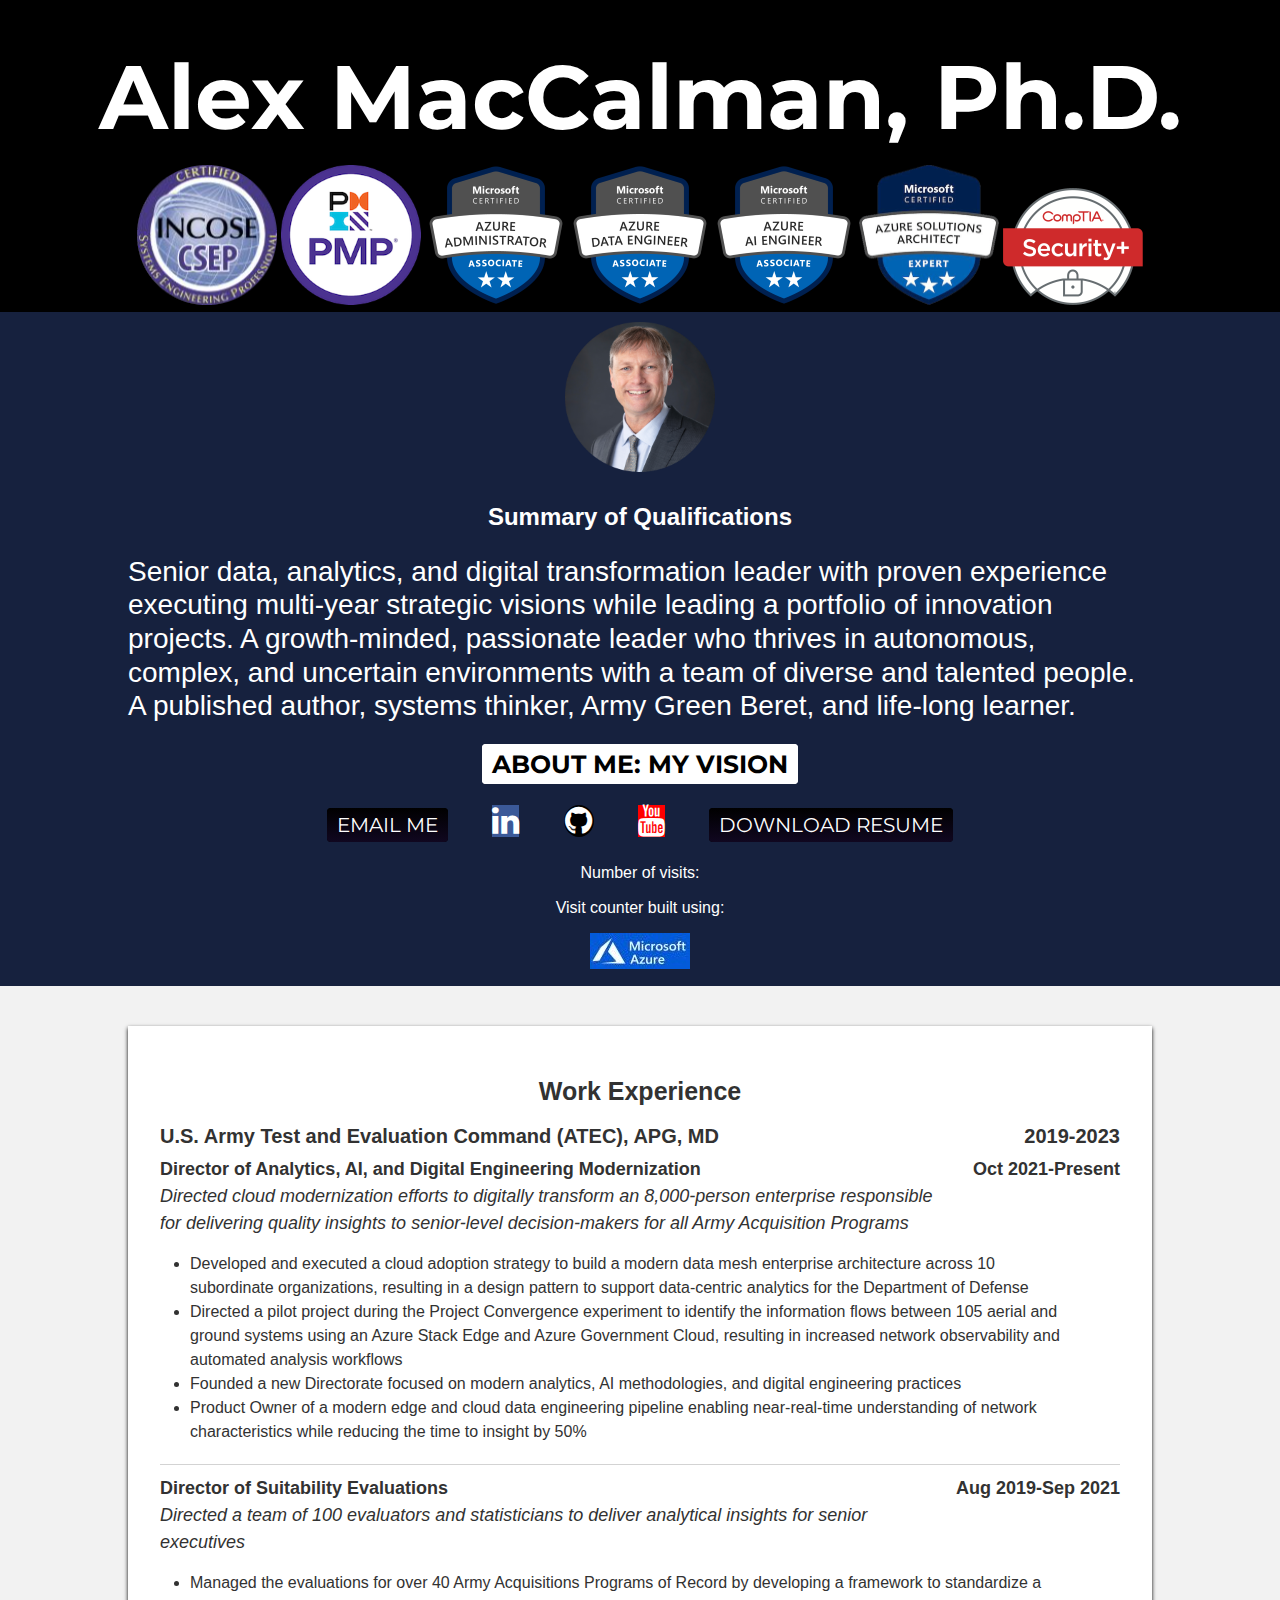
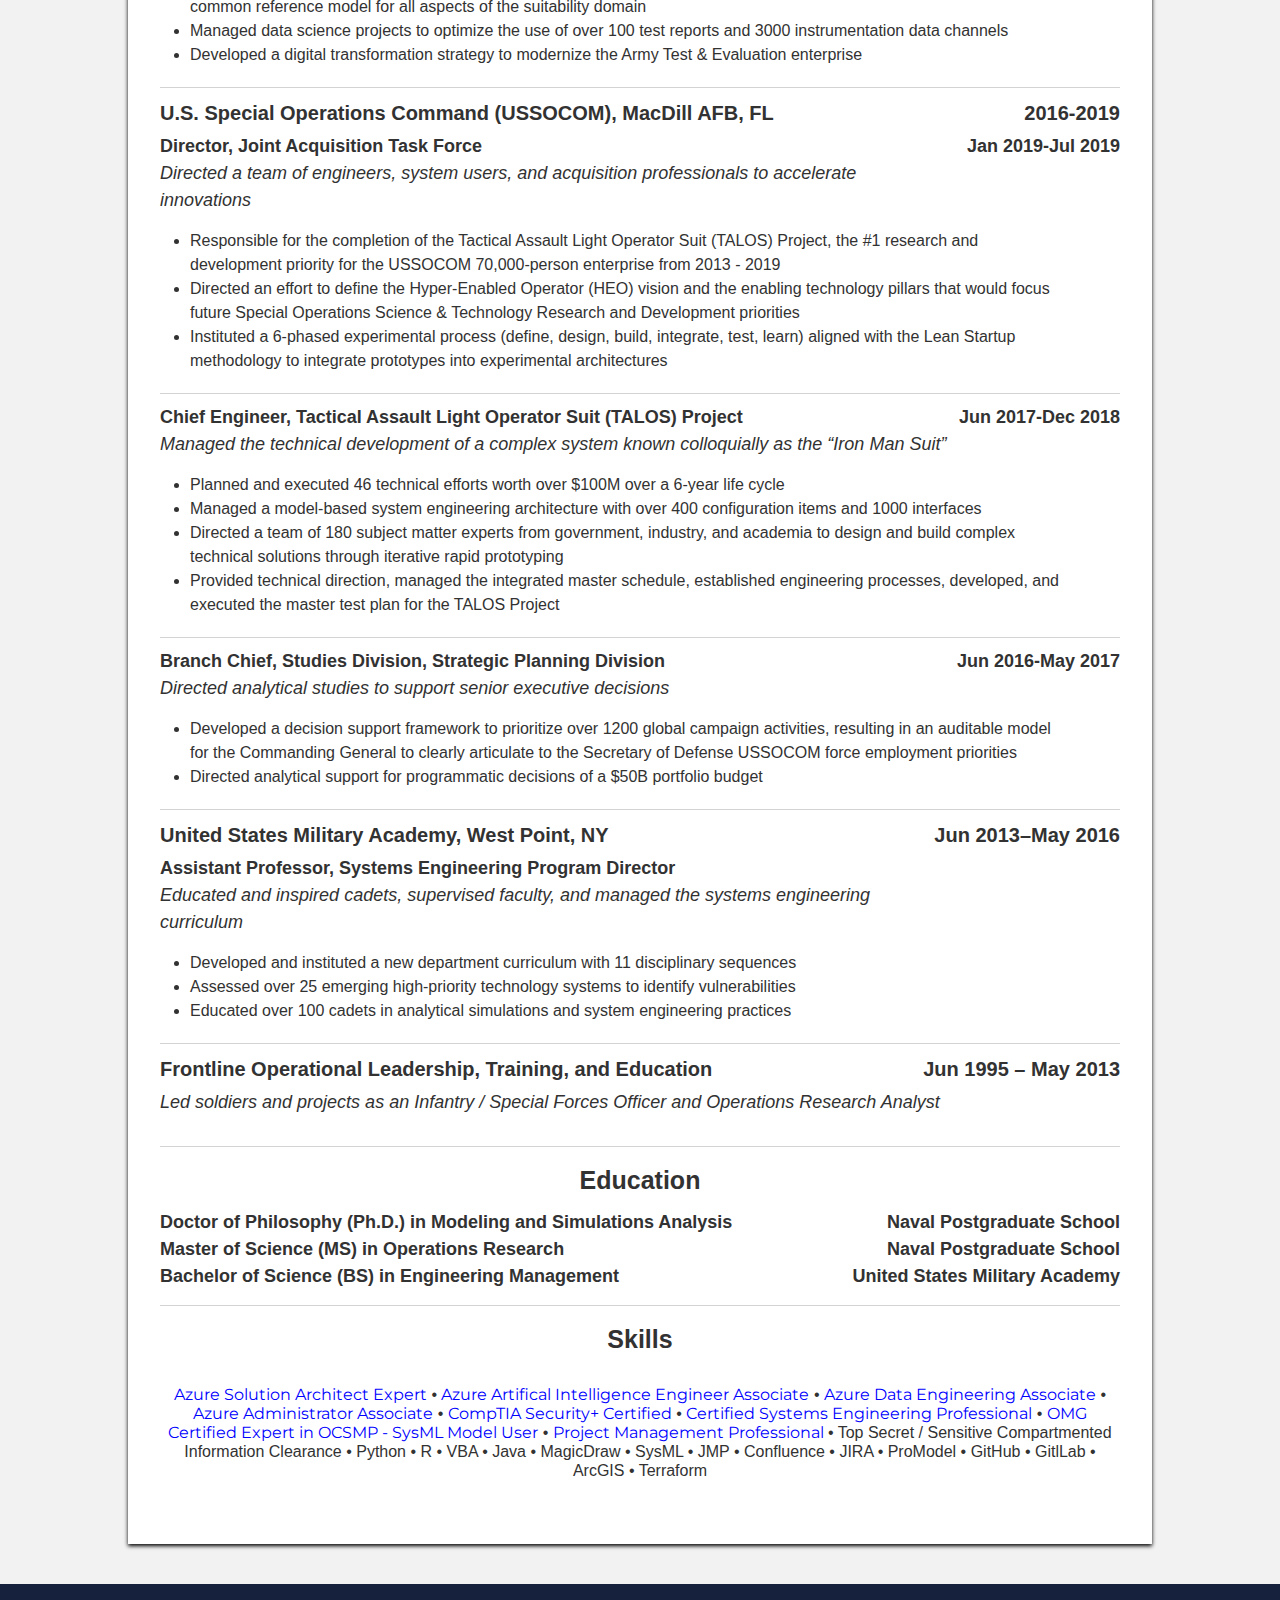
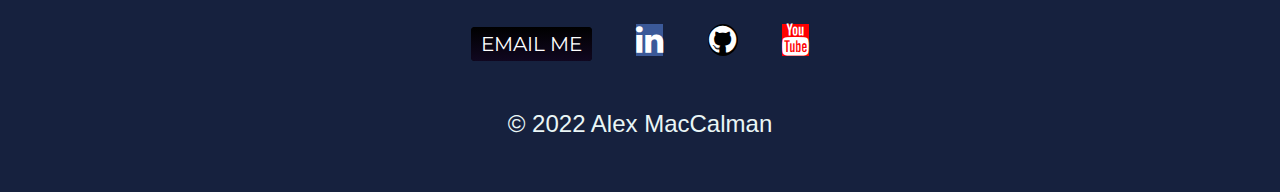
==== commit bedd2bb4: "2023" ====
--- a/front_end/index.html
+++ b/front_end/index.html
@@ -44,7 +44,7 @@
     <a class="fa fa-linkedin fa-2x" href="https://www.linkedin.com/in/alexmaccalman/" target="_blank"></a>
     <a class="fa fa-github fa-2x" href="https://github.com/alexmaccalman" target="_blank"></a>
     <a class="fa fa-youtube fa-2x" href="https://www.youtube.com/channel/UCm2OdPoaI8f4zLyMey_0LAg/videos" target="_blank"></a>
-    <a class="btn" href="https://frontendstorageadm.blob.core.windows.net/resume/maccalman _resume.pdf" target="_blank" download>DOWNLOAD RESUME</a>
+    <a class="btn" href="https://frontendstorageadm.blob.core.windows.net/resume/maccalman_resume.pdf" target="_blank" download>DOWNLOAD RESUME</a>
   
     <p>Number of visits: <a id="counter" style="color: white;"></a> </p>
     <p>Visit counter built using:</p>
@@ -63,7 +63,7 @@
             <div class="job">
                 <div class="job-org">
                     <div>U.S. Army Test and Evaluation Command (ATEC), APG, MD</div>
-                    <div>2019-2022</div>
+                    <div>2019-2023</div>
                 </div>
                 <div class="job-title-container">
                     <div>
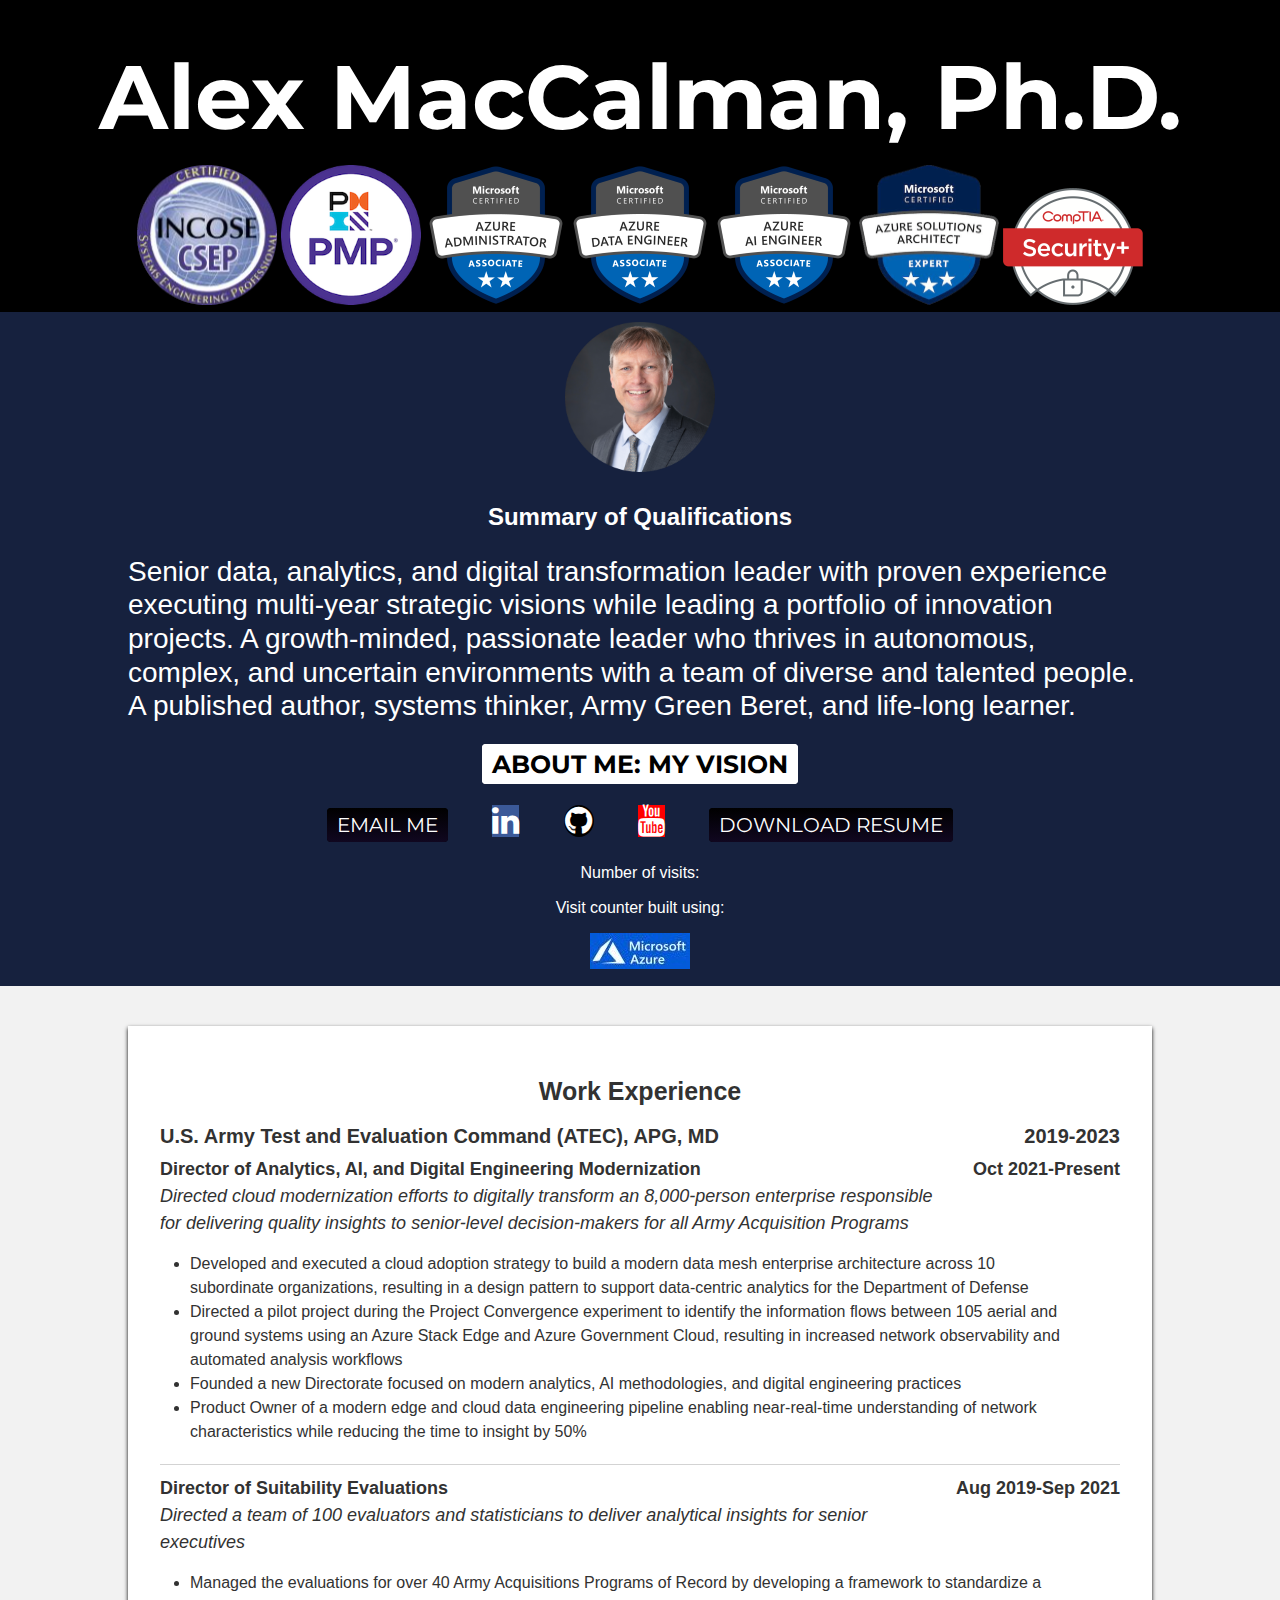
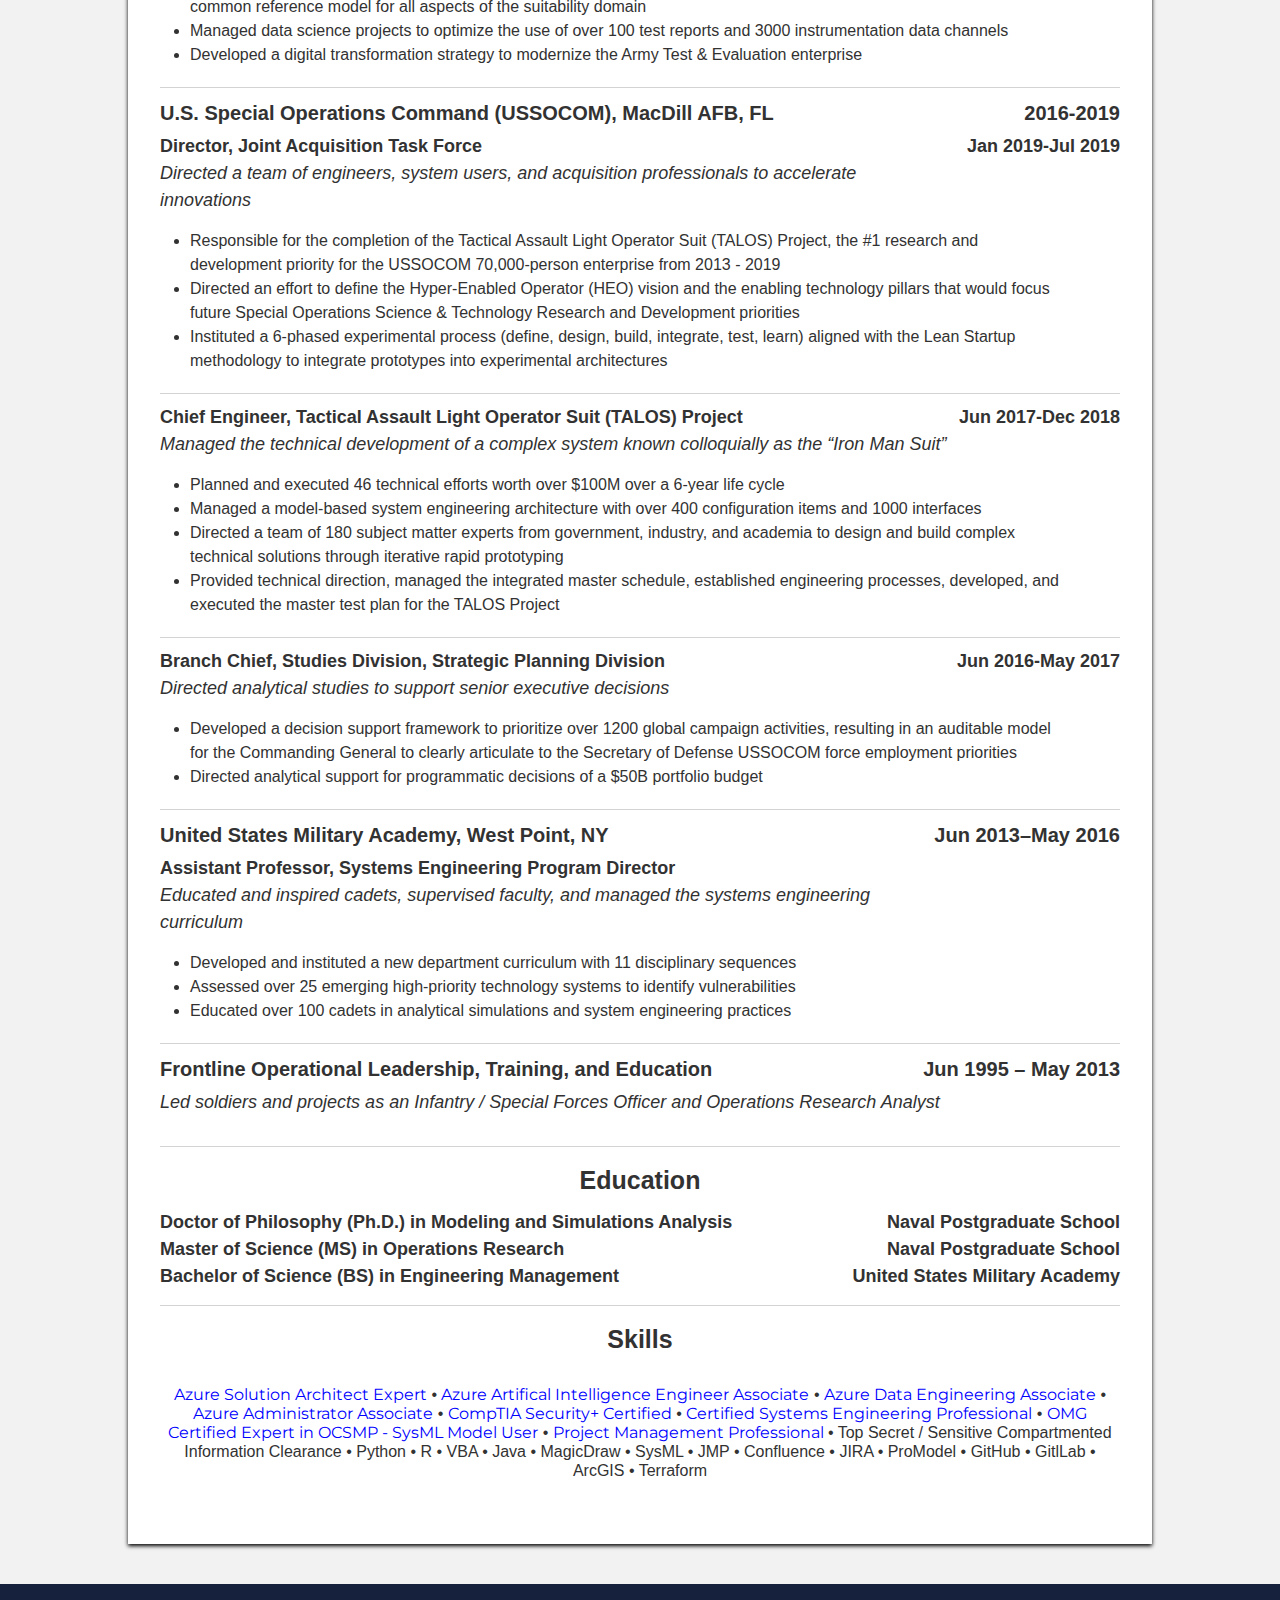
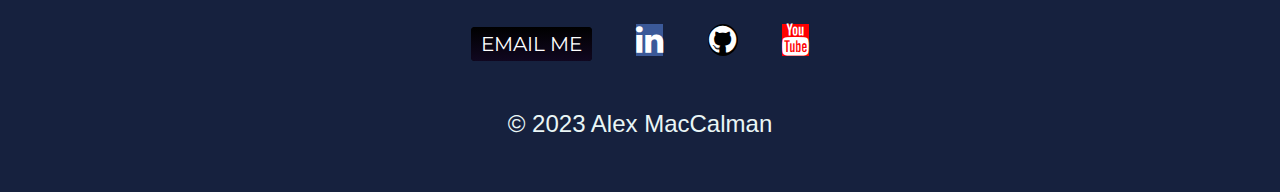
==== commit d3e9f825: "2023 at bottom" ====
--- a/front_end/index.html
+++ b/front_end/index.html
@@ -272,7 +272,7 @@
     <a class="fa fa-linkedin fa-2x" href="https://www.linkedin.com/in/alexmaccalman/" target="_blank"></a>
     <a class="fa fa-github fa-2x" href="https://github.com/alexmaccalman/alexmaccalman" target="_blank"></a>
     <a class="fa fa-youtube fa-2x" href="https://www.youtube.com/channel/UCm2OdPoaI8f4zLyMey_0LAg/videos" target="_blank"></a>
-    <p class="copyright">© 2022 Alex MacCalman</p>
+    <p class="copyright">© 2023 Alex MacCalman</p>
   </div>
 
 <!--  
